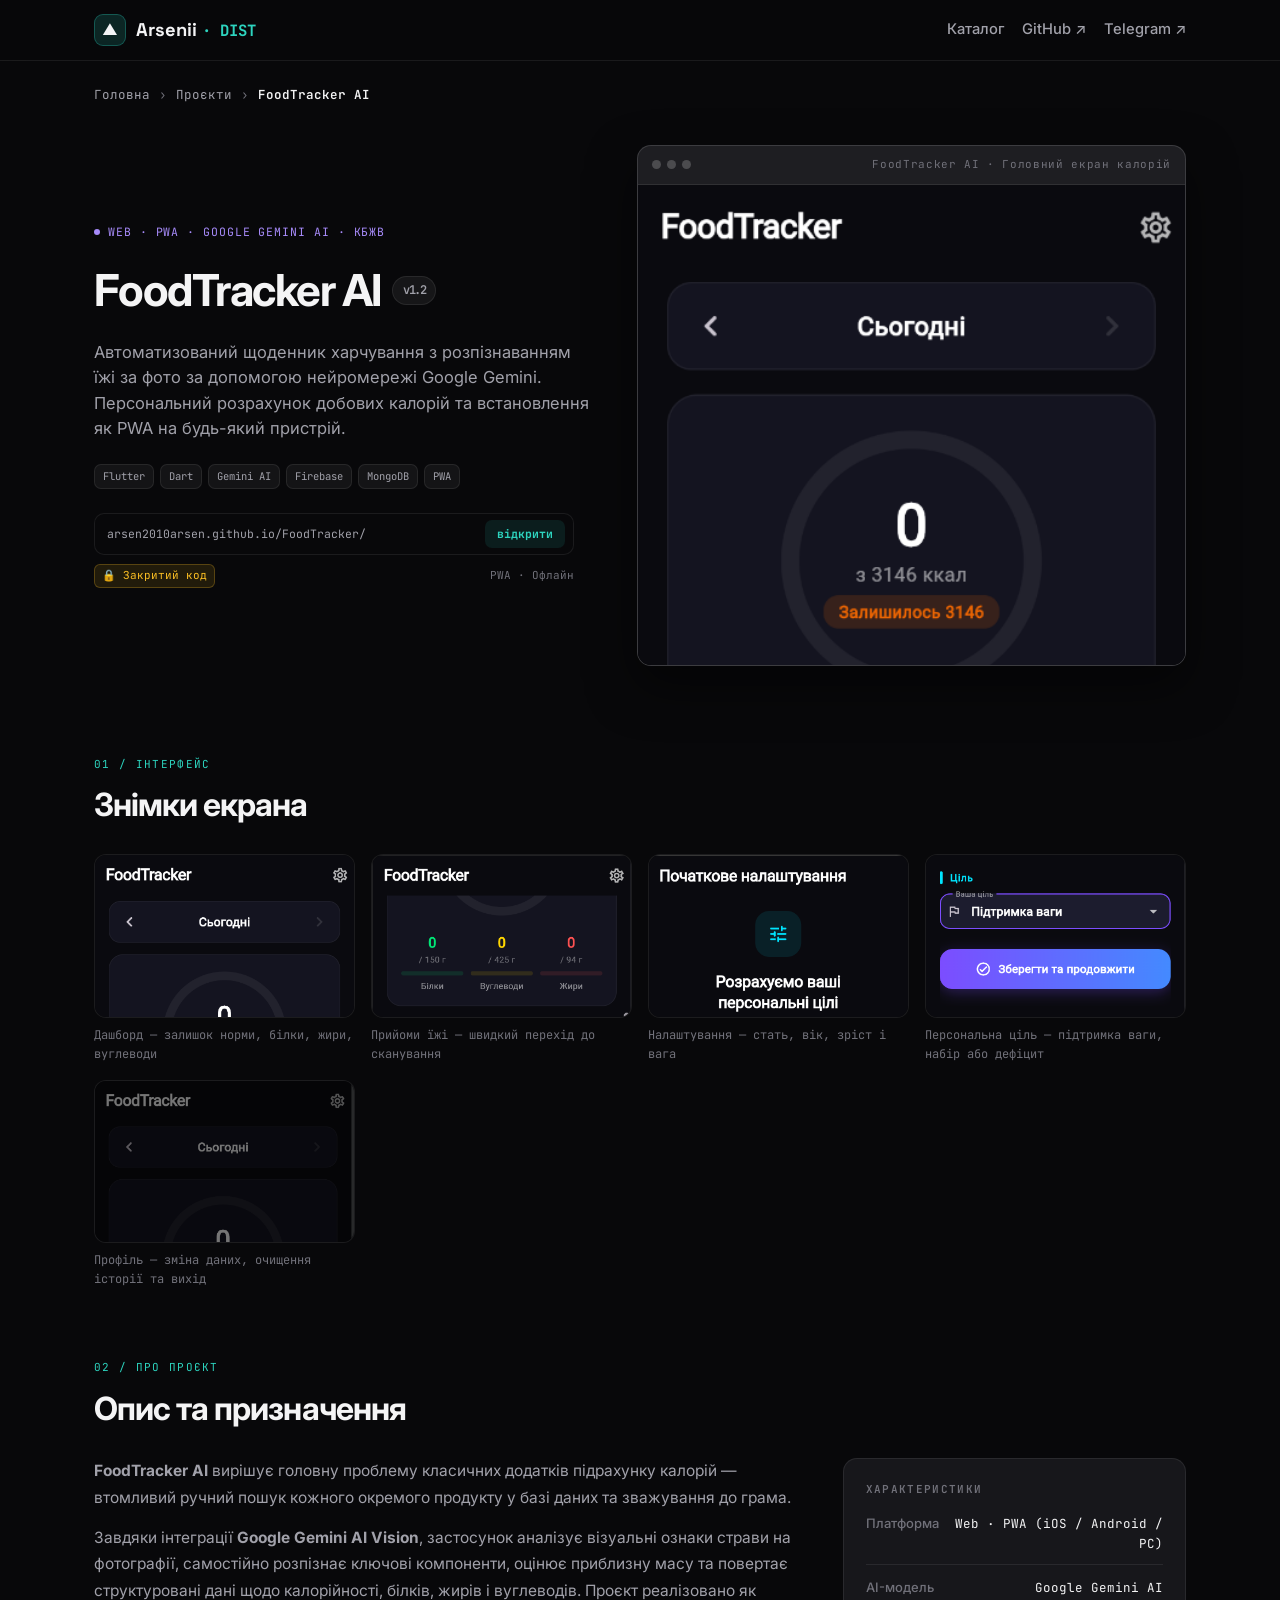
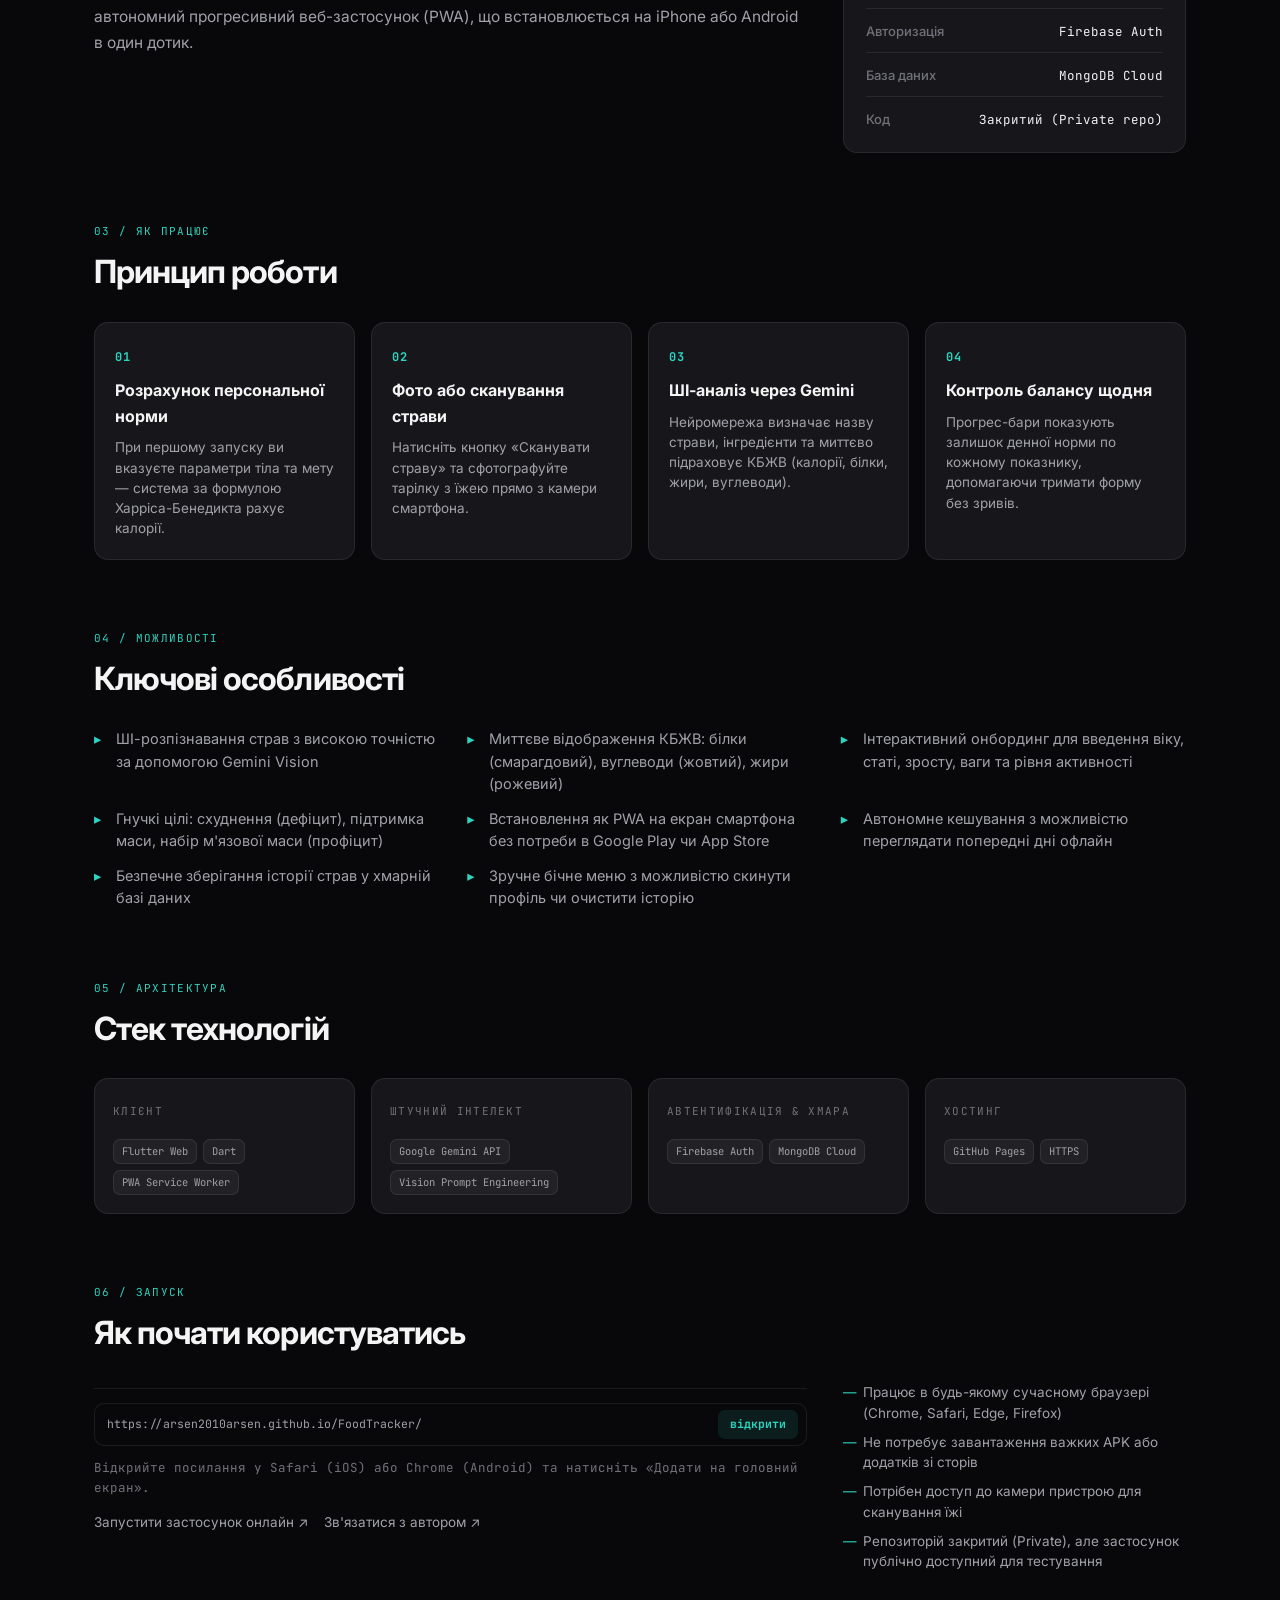
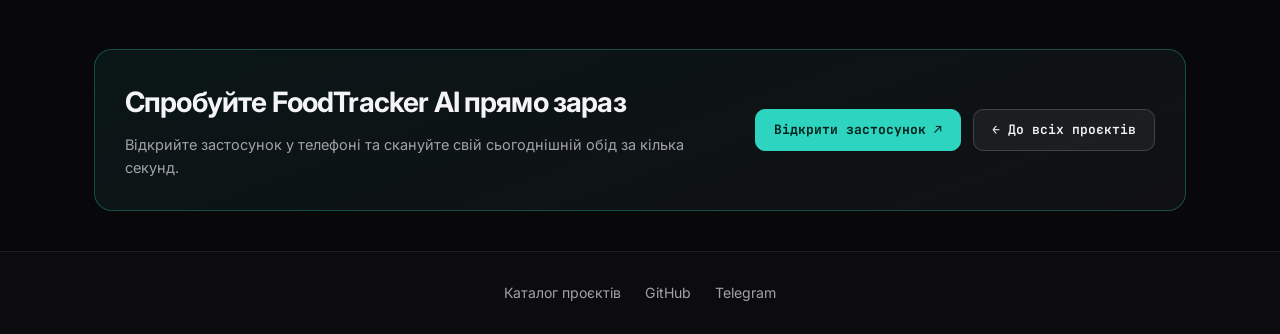
==== p/foodtracker/index.html @ 433cf2e3 "feat: add dedicated project detail pages with deep descriptions and galleries" ====
<!DOCTYPE html>
<html lang="uk">
<head>
  <meta charset="UTF-8">
  <meta name="viewport" content="width=device-width, initial-scale=1.0">
  <meta name="color-scheme" content="dark">
  <title>FoodTracker AI — Розумний щоденник харчування з розпізнаванням їжі через Gemini AI · Arsenii</title>
  <meta name="description" content="FoodTracker AI — сучасний PWA-щоденник харчування. Сканування страв за фото з ШІ Gemini, автоматичний підрахунок калорій, білків, жирів і вуглеводів, робота офлайн.">
  <meta name="theme-color" content="#0c0c0e">
  <link rel="preconnect" href="https://fonts.googleapis.com">
  <link rel="preconnect" href="https://fonts.gstatic.com" crossorigin>
  <link href="https://fonts.googleapis.com/css2?family=Inter:wght@400;500;600;700&family=Space+Grotesk:wght@500;600;700&family=JetBrains+Mono:wght@400;500;600&display=swap" rel="stylesheet">
  <link rel="stylesheet" href="../../styles.css">
  <link rel="icon" type="image/svg+xml" href="../../favicon.svg">
</head>
<body>

  <!-- HEADER -->
  <header class="site-header">
    <div class="container header-inner">
      <a href="../../" class="brand">
        <span class="brand-icon">▲</span>
        <span>Arsenii <em style="font-style: normal; font-size: 0.85em; color: var(--accent); font-family: var(--font-mono);">· DIST</em></span>
      </a>
      <nav class="nav-links">
        <a href="../../#projects" class="nav-link">Каталог</a>
        <a href="https://github.com/arsen2010arsen" target="_blank" rel="noopener" class="nav-link">GitHub ↗</a>
        <a href="https://t.me/riccardomorphine" target="_blank" rel="noopener" class="nav-link">Telegram ↗</a>
      </nav>
    </div>
  </header>

  <main>
    <div class="container">

      <!-- ХЛІБНІ КРИХТИ -->
      <nav class="crumbs" aria-label="Хлібні крихти">
        <a href="../../">Головна</a>
        <span aria-hidden="true">›</span>
        <a href="../../#projects">Проєкти</a>
        <span aria-hidden="true">›</span>
        <span class="crumbs-cur">FoodTracker AI</span>
      </nav>

      <!-- PROD HERO -->
      <section class="prod-hero">
        <div class="prod-hero-copy">
          <p class="badge-line" style="color: var(--violet);">Web · PWA · Google Gemini AI · КБЖВ</p>
          <h1>FoodTracker AI <span class="ver">v1.2</span></h1>
          <p class="prod-sub">
            Автоматизований щоденник харчування з розпізнаванням їжі за фото за допомогою нейромережі Google Gemini. Персональний розрахунок добових калорій та встановлення як PWA на будь-який пристрій.
          </p>
          <div class="tags">
            <span>Flutter</span><span>Dart</span><span>Gemini AI</span><span>Firebase</span><span>MongoDB</span><span>PWA</span>
          </div>
          <div class="card-actions">
            <div class="cmd">
              <code>arsen2010arsen.github.io/FoodTracker/</code>
              <a class="copybtn" href="https://arsen2010arsen.github.io/FoodTracker/" target="_blank" rel="noopener">відкрити</a>
            </div>
            <div class="links">
              <span class="badge-private-pill">🔒 Закритий код</span>
              <span class="mono">PWA · Офлайн</span>
            </div>
          </div>
        </div>

        <div class="prod-hero-shot">
          <div class="frame">
            <span class="frame-bar"><i></i><i></i><i></i><em>FoodTracker AI · Головний екран калорій</em></span>
            <button class="prod-shot-btn" type="button" data-shot="../../shots/foodtracker.png" aria-label="Збільшити головний екран FoodTracker AI">
              <img src="../../shots/foodtracker.png" alt="FoodTracker AI — кругова діаграма калорій та макронутрієнти" decoding="async">
            </button>
          </div>
        </div>
      </section>

      <!-- 01 / ГАЛЕРЕЯ -->
      <section class="prod-sec" id="gallery">
        <div class="prod-sec-head">
          <p class="sec-eyebrow">01 / Інтерфейс</p>
          <h2>Знімки екрана</h2>
        </div>
        <div class="gallery">
          <figure>
            <button type="button" data-shot="../../shots/foodtracker.png" aria-label="Головний дашборд калорій">
              <img src="../../shots/foodtracker.png" alt="Головний дашборд калорій та КБЖВ" loading="lazy" decoding="async">
            </button>
            <figcaption>Дашборд — залишок норми, білки, жири, вуглеводи</figcaption>
          </figure>
          <figure>
            <button type="button" data-shot="../../shots/foodtracker-empty.png" aria-label="Стрічка прийомів їжі">
              <img src="../../shots/foodtracker-empty.png" alt="Стрічка прийомів їжі та сканування" loading="lazy" decoding="async">
            </button>
            <figcaption>Прийоми їжі — швидкий перехід до сканування</figcaption>
          </figure>
          <figure>
            <button type="button" data-shot="../../shots/foodtracker-setup.png" aria-label="Онбординг параметрів тіла">
              <img src="../../shots/foodtracker-setup.png" alt="Онбординг та параметри тіла" loading="lazy" decoding="async">
            </button>
            <figcaption>Налаштування — стать, вік, зріст і вага</figcaption>
          </figure>
          <figure>
            <button type="button" data-shot="../../shots/foodtracker-goal.png" aria-label="Вибір цілі">
              <img src="../../shots/foodtracker-goal.png" alt="Вибір цілі харчування" loading="lazy" decoding="async">
            </button>
            <figcaption>Персональна ціль — підтримка ваги, набір або дефіцит</figcaption>
          </figure>
          <figure>
            <button type="button" data-shot="../../shots/foodtracker-menu.png" aria-label="Меню профілю">
              <img src="../../shots/foodtracker-menu.png" alt="Меню профілю та очищення історії" loading="lazy" decoding="async">
            </button>
            <figcaption>Профіль — зміна даних, очищення історії та вихід</figcaption>
          </figure>
        </div>
      </section>

      <!-- 02 / ПРО ПРОЄКТ -->
      <section class="prod-sec" id="about">
        <div class="prod-sec-head">
          <p class="sec-eyebrow">02 / Про проєкт</p>
          <h2>Опис та призначення</h2>
        </div>
        <div class="prod-cols">
          <div class="prod-prose">
            <p>
              <strong>FoodTracker AI</strong> вирішує головну проблему класичних додатків підрахунку калорій — втомливий ручний пошук кожного окремого продукту у базі даних та зважування до грама.
            </p>
            <p>
              Завдяки інтеграції <strong>Google Gemini AI Vision</strong>, застосунок аналізує візуальні ознаки страви на фотографії, самостійно розпізнає ключові компоненти, оцінює приблизну масу та повертає структуровані дані щодо калорійності, білків, жирів і вуглеводів. Проєкт реалізовано як автономний прогресивний веб-застосунок (PWA), що встановлюється на iPhone або Android в один дотик.
            </p>
          </div>
          <aside class="prod-facts">
            <h3>Характеристики</h3>
            <ul class="facts">
              <li><b>Платформа</b><span>Web · PWA (iOS / Android / PC)</span></li>
              <li><b>AI-модель</b><span>Google Gemini AI</span></li>
              <li><b>Авторизація</b><span>Firebase Auth</span></li>
              <li><b>База даних</b><span>MongoDB Cloud</span></li>
              <li><b>Код</b><span>Закритий (Private repo)</span></li>
            </ul>
          </aside>
        </div>
      </section>

      <!-- 03 / ЯК ПРАЦЮЄ -->
      <section class="prod-sec" id="how">
        <div class="prod-sec-head">
          <p class="sec-eyebrow">03 / Як працює</p>
          <h2>Принцип роботи</h2>
        </div>
        <div class="how-grid">
          <div class="how-step">
            <span class="how-num">01</span>
            <h3>Розрахунок персональної норми</h3>
            <p>При першому запуску ви вказуєте параметри тіла та мету — система за формулою Харріса-Бенедикта рахує калорії.</p>
          </div>
          <div class="how-step">
            <span class="how-num">02</span>
            <h3>Фото або сканування страви</h3>
            <p>Натисніть кнопку «Сканувати страву» та сфотографуйте тарілку з їжею прямо з камери смартфона.</p>
          </div>
          <div class="how-step">
            <span class="how-num">03</span>
            <h3>ШІ-аналіз через Gemini</h3>
            <p>Нейромережа визначає назву страви, інгредієнти та миттєво підраховує КБЖВ (калорії, білки, жири, вуглеводи).</p>
          </div>
          <div class="how-step">
            <span class="how-num">04</span>
            <h3>Контроль балансу щодня</h3>
            <p>Прогрес-бари показують залишок денної норми по кожному показнику, допомагаючи тримати форму без зривів.</p>
          </div>
        </div>
      </section>

      <!-- 04 / МОЖЛИВОСТІ -->
      <section class="prod-sec" id="features">
        <div class="prod-sec-head">
          <p class="sec-eyebrow">04 / Можливості</p>
          <h2>Ключові особливості</h2>
        </div>
        <ul class="feat-list">
          <li>ШІ-розпізнавання страв з високою точністю за допомогою Gemini Vision</li>
          <li>Миттєве відображення КБЖВ: білки (смарагдовий), вуглеводи (жовтий), жири (рожевий)</li>
          <li>Інтерактивний онбординг для введення віку, статі, зросту, ваги та рівня активності</li>
          <li>Гнучкі цілі: схуднення (дефіцит), підтримка маси, набір м'язової маси (профіцит)</li>
          <li>Встановлення як PWA на екран смартфона без потреби в Google Play чи App Store</li>
          <li>Автономне кешування з можливістю переглядати попередні дні офлайн</li>
          <li>Безпечне зберігання історії страв у хмарній базі даних</li>
          <li>Зручне бічне меню з можливістю скинути профіль чи очистити історію</li>
        </ul>
      </section>

      <!-- 05 / ТЕХНОЛОГІЧНИЙ СТЕК -->
      <section class="prod-sec" id="stack">
        <div class="prod-sec-head">
          <p class="sec-eyebrow">05 / Архітектура</p>
          <h2>Стек технологій</h2>
        </div>
        <div class="stack-grid">
          <div class="stack-card">
            <span class="stack-g">Клієнт</span>
            <div class="tags"><span>Flutter Web</span><span>Dart</span><span>PWA Service Worker</span></div>
          </div>
          <div class="stack-card">
            <span class="stack-g">Штучний інтелект</span>
            <div class="tags"><span>Google Gemini API</span><span>Vision Prompt Engineering</span></div>
          </div>
          <div class="stack-card">
            <span class="stack-g">Автентифікація &amp; Хмара</span>
            <div class="tags"><span>Firebase Auth</span><span>MongoDB Cloud</span></div>
          </div>
          <div class="stack-card">
            <span class="stack-g">Хостинг</span>
            <div class="tags"><span>GitHub Pages</span><span>HTTPS</span></div>
          </div>
        </div>
      </section>

      <!-- 06 / ВСТАНОВЛЕННЯ ТА ЗАПУСК -->
      <section class="prod-sec" id="install">
        <div class="prod-sec-head">
          <p class="sec-eyebrow">06 / Запуск</p>
          <h2>Як почати користуватись</h2>
        </div>
        <div class="prod-cols">
          <div>
            <div class="card-actions">
              <div class="cmd">
                <code>https://arsen2010arsen.github.io/FoodTracker/</code>
                <a class="copybtn" href="https://arsen2010arsen.github.io/FoodTracker/" target="_blank" rel="noopener">відкрити</a>
              </div>
            </div>
            <p class="prod-note">Відкрийте посилання у Safari (iOS) або Chrome (Android) та натисніть «Додати на головний екран».</p>
            <p class="prod-links">
              <a href="https://arsen2010arsen.github.io/FoodTracker/" target="_blank" rel="noopener">Запустити застосунок онлайн ↗</a>
              <a href="https://t.me/riccardomorphine" target="_blank" rel="noopener">Зв'язатися з автором ↗</a>
            </p>
          </div>
          <ul class="reqs">
            <li>Працює в будь-якому сучасному браузері (Chrome, Safari, Edge, Firefox)</li>
            <li>Не потребує завантаження важких APK або додатків зі сторів</li>
            <li>Потрібен доступ до камери пристрою для сканування їжі</li>
            <li>Репозиторій закритий (Private), але застосунок публічно доступний для тестування</li>
          </ul>
        </div>
      </section>

      <!-- CTA -->
      <section class="prod-cta">
        <div class="prod-cta-box">
          <div>
            <h2>Спробуйте FoodTracker AI прямо зараз</h2>
            <p>Відкрийте застосунок у телефоні та скануйте свій сьогоднішній обід за кілька секунд.</p>
          </div>
          <div class="prod-cta-btns">
            <a class="btn btn-primary" href="https://arsen2010arsen.github.io/FoodTracker/" target="_blank" rel="noopener">Відкрити застосунок ↗</a>
            <a class="btn" href="../../#projects">← До всіх проєктів</a>
          </div>
        </div>
      </section>

    </div>
  </main>

  <!-- FOOTER -->
  <footer class="site-footer">
    <div class="container footer-inner">
      <div class="footer-links">
        <a href="../../#projects">Каталог проєктів</a>
        <a href="https://github.com/arsen2010arsen" target="_blank" rel="noopener">GitHub</a>
        <a href="https://t.me/riccardomorphine" target="_blank" rel="noopener">Telegram</a>
      </div>
    </div>
  </footer>

  <!-- SCREENSHOT PREVIEW MODAL -->
  <dialog class="modal modal--shot" id="shotModal" aria-label="Перегляд знімка">
    <div class="modal-card">
      <button class="modal-close" id="closeShotModal" type="button" aria-label="Закрити">✕</button>
      <img id="shotImg" alt="">
    </div>
  </dialog>

  <script src="../../script.js" defer></script>
</body>
</html>
---- styles.css ----
:root {
  /* Кольори — на базі andreichuk.dev */
  --ink:         #08080a;   /* глибокий чорний фон */
  --bg:          #0c0c0e;   /* основний фон */
  --bg-soft:     #121215;   /* підняті панелі */
  --panel:       #17171b;   /* картки проєктів */
  --panel-hover: #1c1c22;
  --line:        rgba(255, 255, 255, .08);
  --line-strong: rgba(255, 255, 255, .16);
  --text:        #f4f4f5;
  --muted:       #a1a1aa;
  --dim:         #71717a;
  
  --accent:      #2dd4bf;   /* фірмовий бірюзовий */
  --accent-glow: rgba(45, 212, 191, 0.15);
  --accent-ink:  #04211d;
  --accent-2:    #38bdf8;
  
  --violet:      #a78bfa;
  --amber:       #fbbf24;
  --sky:         #38bdf8;
  --emerald:     #34d399;
  
  /* Форми та розміри */
  --r-lg: 18px;
  --r:    14px;
  --r-sm: 9px;
  --r-xs: 6px;
  
  /* Шрифти */
  --font-ui:      'Inter', system-ui, -apple-system, BlinkMacSystemFont, 'Segoe UI', Roboto, sans-serif;
  --font-display: 'Space Grotesk', var(--font-ui);
  --font-mono:    'JetBrains Mono', ui-monospace, 'Cascadia Mono', Consolas, monospace;
  
  --transition: all 0.2s cubic-bezier(0.16, 1, 0.3, 1);
}

* {
  margin: 0;
  padding: 0;
  box-sizing: border-box;
}

html {
  scroll-behavior: smooth;
}

body {
  font-family: var(--font-ui);
  background-color: var(--ink);
  color: var(--text);
  line-height: 1.6;
  min-height: 100vh;
  display: flex;
  flex-direction: column;
}

.container {
  width: 100%;
  max-width: 1140px;
  margin: 0 auto;
  padding: 0 24px;
}

/* HEADER */
.site-header {
  position: sticky;
  top: 0;
  z-index: 100;
  background: rgba(8, 8, 10, 0.85);
  backdrop-filter: blur(14px);
  -webkit-backdrop-filter: blur(14px);
  border-bottom: 1px solid var(--line);
  padding: 14px 0;
}

.header-inner {
  display: flex;
  justify-content: space-between;
  align-items: center;
}

.brand {
  display: flex;
  align-items: center;
  gap: 10px;
  text-decoration: none;
  color: var(--text);
  font-family: var(--font-display);
  font-size: 1.15rem;
  font-weight: 700;
}

.brand-icon {
  display: flex;
  align-items: center;
  justify-content: center;
  width: 32px;
  height: 32px;
  background: var(--accent-glow);
  border: 1px solid rgba(45, 212, 191, 0.3);
  border-radius: var(--r-sm);
  font-size: 0.95rem;
}

.brand-badge {
  font-size: 0.75rem;
  font-family: var(--font-mono);
  font-weight: 500;
  color: var(--accent);
  background: rgba(45, 212, 191, 0.1);
  border: 1px solid rgba(45, 212, 191, 0.2);
  padding: 2px 8px;
  border-radius: 999px;
  margin-left: 6px;
}

.nav-links {
  display: flex;
  align-items: center;
  gap: 18px;
}

.nav-links a:not(.btn) {
  color: var(--muted);
  text-decoration: none;
  font-size: 0.92rem;
  font-weight: 500;
  transition: var(--transition);
}

.nav-links a:not(.btn):hover {
  color: var(--text);
}

/* BUTTONS */
.btn {
  display: inline-flex;
  align-items: center;
  justify-content: center;
  gap: 8px;
  padding: 8px 16px;
  border-radius: var(--r-sm);
  font-size: 0.88rem;
  font-weight: 600;
  text-decoration: none;
  cursor: pointer;
  transition: var(--transition);
  border: 1px solid transparent;
}

.btn-sm {
  padding: 6px 14px;
  font-size: 0.82rem;
}

.btn-primary {
  background: var(--accent);
  color: var(--accent-ink);
}

.btn-primary:hover {
  background: #34e0cb;
  transform: translateY(-1px);
  box-shadow: 0 4px 14px var(--accent-glow);
}

/* HERO */
.hero {
  padding: 64px 0 36px;
  text-align: center;
}

.hero-badge {
  display: inline-flex;
  align-items: center;
  gap: 8px;
  padding: 6px 14px;
  background: rgba(45, 212, 191, 0.08);
  border: 1px solid rgba(45, 212, 191, 0.25);
  border-radius: 30px;
  color: var(--accent);
  font-size: 0.82rem;
  font-weight: 500;
  font-family: var(--font-mono);
  margin-bottom: 22px;
}

.pulse-dot {
  width: 7px;
  height: 7px;
  background: var(--accent);
  border-radius: 50%;
  box-shadow: 0 0 10px var(--accent);
  animation: pulse 2s infinite;
}

@keyframes pulse {
  0%, 100% { opacity: 1; transform: scale(1); }
  50% { opacity: 0.4; transform: scale(0.85); }
}

.hero-title {
  font-family: var(--font-display);
  font-size: 2.7rem;
  font-weight: 700;
  line-height: 1.2;
  letter-spacing: -0.03em;
  margin-bottom: 16px;
}

.gradient-text {
  background: linear-gradient(135deg, var(--accent) 0%, var(--accent-2) 100%);
  -webkit-background-clip: text;
  -webkit-text-fill-color: transparent;
}

.hero-subtitle {
  max-width: 680px;
  margin: 0 auto 36px;
  color: var(--muted);
  font-size: 1.05rem;
}

.stats-row {
  display: flex;
  justify-content: center;
  gap: 16px;
  flex-wrap: wrap;
  margin-top: 10px;
}

.stat-card {
  background: var(--bg-soft);
  border: 1px solid var(--line);
  padding: 14px 22px;
  border-radius: var(--r);
  min-width: 170px;
  text-align: left;
}

.stat-num {
  font-family: var(--font-display);
  font-size: 1.35rem;
  font-weight: 700;
  color: var(--accent);
}

.stat-label {
  font-size: 0.78rem;
  color: var(--muted);
  margin-top: 2px;
  font-family: var(--font-mono);
}

/* TOOLBAR & SEARCH */
.section-projects {
  padding: 30px 0 70px;
  flex-grow: 1;
}

.toolbar {
  display: flex;
  justify-content: space-between;
  align-items: center;
  gap: 16px;
  margin-bottom: 26px;
  flex-wrap: wrap;
}

.filter-chips {
  display: flex;
  gap: 8px;
  flex-wrap: wrap;
}

.chip {
  background: var(--bg-soft);
  color: var(--muted);
  border: 1px solid var(--line);
  padding: 7px 15px;
  border-radius: 999px;
  font-size: 0.85rem;
  font-weight: 500;
  font-family: var(--font-mono);
  cursor: pointer;
  transition: var(--transition);
}

.chip:hover {
  color: var(--text);
  border-color: var(--line-strong);
}

.chip.active {
  background: var(--accent-glow);
  color: var(--accent);
  border-color: var(--accent);
}

.search-box {
  position: relative;
  min-width: 270px;
}

.search-icon {
  position: absolute;
  left: 14px;
  top: 50%;
  transform: translateY(-50%);
  color: var(--dim);
  pointer-events: none;
}

.search-box input {
  width: 100%;
  padding: 8px 14px 8px 40px;
  background: var(--bg-soft);
  border: 1px solid var(--line);
  border-radius: 999px;
  color: var(--text);
  font-size: 0.88rem;
  outline: none;
  transition: var(--transition);
}

.search-box input:focus {
  border-color: var(--accent);
  box-shadow: 0 0 0 3px var(--accent-glow);
}

/* PROJECTS GRID & CARDS (andreichuk.dev style) */
.projects-grid {
  display: grid;
  grid-template-columns: repeat(auto-fill, minmax(330px, 1fr));
  gap: 22px;
}

.card {
  display: flex;
  flex-direction: column;
  background: var(--panel);
  border: 1px solid var(--line);
  border-radius: var(--r-lg);
  overflow: hidden;
  transition: border-color 0.18s, transform 0.18s, box-shadow 0.18s;
  position: relative;
}

.card:hover {
  border-color: rgba(255, 255, 255, 0.22);
  transform: translateY(-3px);
  box-shadow: 0 16px 36px rgba(0, 0, 0, 0.45);
}

/* Скріншот картки (16:10 як на andreichuk.dev) */
.card-shot {
  border: 0;
  padding: 0;
  margin: 0;
  background: #09090b;
  display: block;
  width: 100%;
  aspect-ratio: 16 / 10;
  overflow: hidden;
  position: relative;
  cursor: zoom-in;
  border-bottom: 1px solid var(--line);
}

.card-shot img {
  width: 100%;
  height: 100%;
  object-fit: cover;
  object-position: top center;
  transition: transform 0.3s cubic-bezier(0.16, 1, 0.3, 1), opacity 0.2s;
  display: block;
}

.card-shot img.contain {
  object-fit: contain;
  padding: 12px;
  background: #09090b;
}

.card:hover .card-shot img {
  transform: scale(1.03);
}

/* Іконка збільшення / переходу в кутку при ховері */
.card-shot::after {
  content: '→';
  position: absolute;
  right: 10px;
  bottom: 10px;
  width: 28px;
  height: 28px;
  border-radius: 8px;
  background: rgba(18, 18, 21, 0.85);
  color: #e4e4e7;
  font-size: 14px;
  font-weight: 700;
  display: flex;
  align-items: center;
  justify-content: center;
  border: 1px solid var(--line-strong);
  opacity: 0;
  transition: opacity 0.18s;
  backdrop-filter: blur(4px);
  pointer-events: none;
}

.card-shot:hover::after {
  opacity: 1;
}

.card-shot--open {
  cursor: pointer;
  text-decoration: none;
}

.card-head h3 a {
  color: inherit;
  text-decoration: none;
  transition: color 0.18s;
}

.card-head h3 a:hover {
  color: var(--accent);
}

.details-link {
  display: flex;
  align-items: center;
  justify-content: center;
  gap: 8px;
  border: 1px solid var(--line-strong);
  border-radius: 10px;
  background: rgba(255, 255, 255, .04);
  color: var(--text);
  font-size: 13px;
  font-weight: 600;
  padding: 8px 14px;
  text-decoration: none;
  font-family: var(--font-mono);
  transition: border-color .15s, background-color .15s, color .15s, transform .15s;
}

.details-link::after {
  content: '→';
  font-size: 13px;
}

.details-link:hover {
  border-color: rgba(45, 212, 191, .5);
  background: rgba(45, 212, 191, .08);
  color: var(--accent);
  transform: translateY(-1px);
}

/* М'який скелетон-анімація при завантаженні */
.card-shot::before {
  content: '';
  position: absolute;
  inset: 0;
  background: linear-gradient(110deg, rgba(255, 255, 255, .02) 30%, rgba(255, 255, 255, .06) 45%, rgba(255, 255, 255, .02) 60%);
  background-size: 220% 100%;
  animation: sheen 1.6s linear infinite;
  pointer-events: none;
}

.card-shot.loaded::before {
  display: none;
}

@keyframes sheen {
  to { background-position: -220% 0; }
}

/* Тіло картки */
.card-body {
  padding: 20px;
  display: flex;
  flex-direction: column;
  gap: 12px;
  flex: 1;
}

.card-head {
  display: flex;
  align-items: flex-start;
  justify-content: space-between;
  gap: 10px;
}

.card-head h3 {
  font-size: 17.5px;
  font-weight: 700;
  color: var(--text);
  display: flex;
  align-items: center;
  gap: 8px;
  flex-wrap: wrap;
  margin: 0;
}

.ver {
  font-family: var(--font-mono);
  font-size: 10.5px;
  font-weight: 600;
  color: var(--muted);
  background: rgba(255, 255, 255, .06);
  border: 1px solid var(--line);
  border-radius: 999px;
  padding: 3px 8px;
  white-space: nowrap;
}

.cat {
  display: inline-flex;
  align-items: center;
  gap: 6px;
  font-family: var(--font-mono);
  font-size: 11px;
  color: var(--muted);
  white-space: nowrap;
}

.cat::before {
  content: '';
  width: 6px;
  height: 6px;
  border-radius: 50%;
  background: var(--accent);
  flex-shrink: 0;
}

.card[data-cat*="windows"] .cat::before { background: var(--sky); }
.card[data-cat*="web"] .cat::before     { background: var(--violet); }
.card[data-cat*="bot"] .cat::before     { background: var(--emerald); }

.card-sub {
  color: var(--text);
  font-size: 13.5px;
  font-weight: 600;
  margin: 0;
}

.card-desc {
  color: var(--muted);
  font-size: 13.5px;
  line-height: 1.55;
  margin: 0;
  flex: 1;
}

.tags {
  display: flex;
  flex-wrap: wrap;
  gap: 6px;
  margin-top: auto;
  padding-top: 4px;
}

.tags span {
  font-family: var(--font-mono);
  font-size: 10.5px;
  color: var(--muted);
  background: rgba(255, 255, 255, .05);
  border: 1px solid var(--line);
  border-radius: 7px;
  padding: 3px 8px;
}

/* Блок швидкої дії (.cmd як на andreichuk.dev) */
.card-actions {
  display: flex;
  flex-direction: column;
  gap: 9px;
  border-top: 1px solid var(--line);
  padding-top: 14px;
  margin-top: 6px;
}

.cmd {
  display: flex;
  align-items: center;
  gap: 8px;
  justify-content: space-between;
  background: var(--ink);
  border: 1px solid var(--line);
  border-radius: 10px;
  padding: 6px 8px 6px 12px;
}

.cmd code {
  font-size: 11.5px;
  color: var(--muted);
  font-family: var(--font-mono);
  white-space: nowrap;
  overflow: hidden;
  text-overflow: ellipsis;
}

.cmd a.copybtn {
  flex-shrink: 0;
  border: 0;
  background: rgba(45, 212, 191, .1);
  color: var(--accent);
  font-size: 11.5px;
  font-weight: 700;
  padding: 5px 12px;
  border-radius: 7px;
  text-decoration: none;
  transition: all .18s;
  font-family: var(--font-mono);
}

.cmd a.copybtn:hover {
  background: var(--accent);
  color: var(--accent-ink);
  transform: translateY(-1px);
}

.links {
  display: flex;
  align-items: center;
  justify-content: space-between;
  gap: 10px;
  font-size: 12px;
  font-family: var(--font-mono);
}

.links a {
  color: var(--muted);
  text-decoration: none;
  transition: color .18s;
}

.links a:hover {
  color: var(--accent);
}

.badge-private-pill {
  display: inline-flex;
  align-items: center;
  gap: 4px;
  font-size: 11px;
  color: var(--amber);
  background: rgba(251, 191, 36, .1);
  border: 1px solid rgba(251, 191, 36, .25);
  padding: 2px 7px;
  border-radius: 6px;
  font-family: var(--font-mono);
}

.mono {
  font-family: var(--font-mono);
  font-size: 11px;
  color: var(--dim);
}

.empty-state {
  text-align: center;
  padding: 60px 20px;
  color: var(--muted);
  font-size: 1.1rem;
}

/* SCREENSHOT PREVIEW MODAL */
.modal {
  border: 0;
  padding: 0;
  background: transparent;
  max-width: 90vw;
  max-height: 90vh;
  margin: auto;
}

.modal::backdrop {
  background: rgba(8, 8, 10, 0.85);
  backdrop-filter: blur(10px);
}

.modal-card {
  position: relative;
  background: var(--panel);
  border: 1px solid var(--line-strong);
  border-radius: var(--r);
  padding: 10px;
  box-shadow: 0 24px 60px rgba(0, 0, 0, 0.8);
  display: flex;
  justify-content: center;
  align-items: center;
}

.modal-card img {
  max-width: 85vw;
  max-height: 85vh;
  object-fit: contain;
  border-radius: var(--r-sm);
  display: block;
}

.modal-close {
  position: absolute;
  top: -14px;
  right: -14px;
  width: 32px;
  height: 32px;
  border-radius: 50%;
  background: #1f1f24;
  color: #fff;
  border: 1px solid var(--line-strong);
  font-size: 13px;
  cursor: pointer;
  display: flex;
  align-items: center;
  justify-content: center;
  transition: all 0.2s;
  z-index: 10;
}

.modal-close:hover {
  background: #ef4444;
  color: #fff;
}

/* FOOTER */
.site-footer {
  border-top: 1px solid var(--line);
  padding: 30px 0;
  background: var(--bg);
  margin-top: auto;
}

.footer-inner {
  display: flex;
  justify-content: center;
  align-items: center;
  gap: 24px;
}

.footer-links {
  display: flex;
  gap: 24px;
}

.footer-links a {
  color: var(--muted);
  text-decoration: none;
  font-size: 0.88rem;
  transition: var(--transition);
}

.footer-links a:hover {
  color: var(--accent);
}

/* RESPONSIVE */
@media (max-width: 768px) {
  .hero-title {
    font-size: 2.1rem;
  }
  .toolbar {
    flex-direction: column;
    align-items: stretch;
  }
  .search-box {
    width: 100%;
  }
  .projects-grid {
    grid-template-columns: 1fr;
  }
}

/* ==========================================================================
   PRODUCT DETAIL PAGES (СТИЛЬ ANDREICHUK.DEV)
   ========================================================================== */

/* Хлібні крихти */
.crumbs {
  display: flex;
  align-items: center;
  gap: 9px;
  flex-wrap: wrap;
  padding: 24px 0 10px;
  font-family: var(--font-mono);
  font-size: 12.5px;
  color: var(--dim);
}

.crumbs a {
  color: var(--muted);
  text-decoration: none;
  transition: color .18s;
}

.crumbs a:hover {
  color: var(--accent);
}

.crumbs .crumbs-cur {
  color: var(--text);
  font-weight: 600;
}

/* Hero продукту */
.prod-hero {
  display: grid;
  grid-template-columns: minmax(0, 0.95fr) minmax(0, 1.05fr);
  gap: 46px;
  align-items: center;
  padding: 30px 0 20px;
}

.badge-line {
  font-family: var(--font-mono);
  font-size: 11.5px;
  color: var(--accent);
  letter-spacing: 0.08em;
  text-transform: uppercase;
  display: flex;
  align-items: center;
  gap: 8px;
}

.badge-line::before {
  content: '';
  width: 6px;
  height: 6px;
  border-radius: 50%;
  background: currentColor;
}

.prod-hero h1 {
  font-size: clamp(28px, 4.2vw, 44px);
  font-weight: 700;
  letter-spacing: -0.035em;
  display: flex;
  align-items: center;
  gap: 12px;
  flex-wrap: wrap;
  margin-top: 14px;
}

.prod-hero h1 .ver {
  font-size: 12px;
  padding: 4px 10px;
}

.prod-sub {
  margin-top: 14px;
  color: var(--muted);
  font-size: 16.5px;
  line-height: 1.55;
  max-width: 540px;
}

.prod-hero .tags {
  margin-top: 18px;
}

.prod-hero .card-actions {
  margin-top: 24px;
  border-top: 0;
  padding-top: 0;
  max-width: 480px;
}

/* Рамка «вікна» для скріншота */
.frame {
  border: 1px solid var(--line-strong);
  border-radius: var(--r);
  background: var(--panel);
  overflow: hidden;
  box-shadow: 0 20px 48px rgba(0, 0, 0, 0.5);
}

.frame-bar {
  display: flex;
  align-items: center;
  gap: 6px;
  padding: 10px 14px;
  border-bottom: 1px solid var(--line);
  background: rgba(255, 255, 255, .03);
}

.frame-bar i {
  width: 9px;
  height: 9px;
  border-radius: 50%;
  background: rgba(255, 255, 255, .2);
}

.frame-bar em {
  margin-left: auto;
  font-style: normal;
  font-family: var(--font-mono);
  font-size: 11px;
  color: var(--dim);
  letter-spacing: .06em;
}

.prod-shot-btn {
  border: 0;
  padding: 0;
  margin: 0;
  background: #09090b;
  display: block;
  width: 100%;
  cursor: zoom-in;
  position: relative;
}

.prod-shot-btn img {
  width: 100%;
  height: auto;
  max-height: 480px;
  object-fit: cover;
  object-position: top center;
  display: block;
  transition: transform 0.25s;
}

.prod-shot-btn img.contain {
  object-fit: contain;
  padding: 24px;
  background: #09090b;
}

.prod-shot-btn:hover img {
  transform: scale(1.02);
}

/* Секції сторінки продукту */
.prod-sec {
  padding-top: 70px;
}

.prod-sec-head {
  max-width: 780px;
  margin-bottom: 24px;
}

.sec-eyebrow {
  font-family: var(--font-mono);
  font-size: 11px;
  letter-spacing: 0.12em;
  text-transform: uppercase;
  color: var(--accent);
  margin-bottom: 6px;
}

.prod-sec-head h2 {
  font-size: clamp(22px, 2.8vw, 32px);
  font-weight: 700;
  letter-spacing: -0.03em;
  color: var(--text);
}

/* Галерея скріншотів */
.gallery {
  display: grid;
  grid-template-columns: repeat(auto-fill, minmax(260px, 1fr));
  gap: 16px;
}

.gallery figure {
  margin: 0;
  display: flex;
  flex-direction: column;
  gap: 8px;
}

.gallery button {
  border: 1px solid var(--line);
  border-radius: 12px;
  overflow: hidden;
  padding: 0;
  background: #09090b;
  aspect-ratio: 16 / 10;
  cursor: zoom-in;
  display: block;
  width: 100%;
  transition: border-color .18s, transform .18s;
}

.gallery button:hover {
  border-color: var(--line-strong);
  transform: translateY(-2px);
}

.gallery img {
  width: 100%;
  height: 100%;
  object-fit: cover;
  object-position: top center;
  display: block;
}

.gallery figcaption {
  color: var(--dim);
  font-size: 12px;
  font-family: var(--font-mono);
}

/* Опис + факти */
.prod-cols {
  display: grid;
  grid-template-columns: minmax(0, 1.35fr) minmax(0, 0.65fr);
  gap: 36px;
  align-items: start;
}

.prod-prose p {
  color: var(--muted);
  font-size: 15.5px;
  line-height: 1.7;
}

.prod-prose p + p {
  margin-top: 14px;
}

.prod-facts {
  border: 1px solid var(--line);
  border-radius: var(--r);
  background: var(--panel);
  padding: 22px;
}

.prod-facts h3 {
  font-family: var(--font-mono);
  font-size: 11px;
  font-weight: 600;
  letter-spacing: .12em;
  text-transform: uppercase;
  color: var(--dim);
  margin-bottom: 14px;
}

.facts {
  list-style: none;
  margin: 0;
  padding: 0;
  display: flex;
  flex-direction: column;
  gap: 12px;
}

.facts li {
  display: flex;
  justify-content: space-between;
  align-items: baseline;
  gap: 14px;
  border-bottom: 1px solid var(--line);
  padding-bottom: 10px;
  font-size: 13.5px;
}

.facts li:last-child {
  border-bottom: 0;
  padding-bottom: 0;
}

.facts b {
  color: var(--dim);
  font-weight: 500;
  font-size: 13px;
}

.facts span {
  text-align: right;
  color: var(--text);
  font-family: var(--font-mono);
  font-size: 12.5px;
}

/* Як працює (кроки 01, 02, 03, 04) */
.how-grid {
  display: grid;
  grid-template-columns: repeat(auto-fill, minmax(240px, 1fr));
  gap: 16px;
}

.how-step {
  border: 1px solid var(--line);
  border-radius: var(--r);
  background: var(--panel);
  padding: 20px;
  transition: border-color .18s;
}

.how-step:hover {
  border-color: var(--line-strong);
}

.how-step .how-num {
  font-family: var(--font-mono);
  font-size: 12px;
  color: var(--accent);
  letter-spacing: .1em;
  font-weight: 700;
}

.how-step h3 {
  margin-top: 10px;
  font-size: 16px;
  color: var(--text);
}

.how-step p {
  margin-top: 8px;
  color: var(--muted);
  font-size: 13.5px;
  line-height: 1.5;
}

/* Можливості (список) */
.feat-list {
  list-style: none;
  margin: 0;
  padding: 0;
  display: grid;
  grid-template-columns: repeat(auto-fill, minmax(320px, 1fr));
  gap: 12px 28px;
}

.feat-list li {
  position: relative;
  padding-left: 22px;
  color: var(--muted);
  font-size: 14.5px;
  line-height: 1.55;
}

.feat-list li::before {
  content: '▸';
  position: absolute;
  left: 0;
  color: var(--accent);
  font-weight: bold;
}

/* Стек технологій */
.stack-grid {
  display: grid;
  grid-template-columns: repeat(auto-fill, minmax(230px, 1fr));
  gap: 16px;
}

.stack-card {
  border: 1px solid var(--line);
  border-radius: var(--r);
  background: var(--panel);
  padding: 18px;
}

.stack-card .stack-g {
  font-family: var(--font-mono);
  font-size: 11px;
  letter-spacing: .12em;
  text-transform: uppercase;
  color: var(--dim);
}

.stack-card .tags {
  margin-top: 12px;
}

/* Встановлення та вимоги */
.prod-note {
  margin-top: 12px;
  color: var(--dim);
  font-size: 12.5px;
  font-family: var(--font-mono);
}

.prod-links {
  display: flex;
  flex-wrap: wrap;
  gap: 8px 16px;
  margin-top: 14px;
  font-size: 13.5px;
}

.prod-links a {
  color: var(--muted);
  text-decoration: none;
  transition: color .18s;
}

.prod-links a:hover {
  color: var(--accent);
}

.reqs {
  list-style: none;
  margin: 0;
  padding: 0;
  display: flex;
  flex-direction: column;
  gap: 9px;
}

.reqs li {
  position: relative;
  padding-left: 20px;
  color: var(--muted);
  font-size: 13.5px;
  line-height: 1.5;
}

.reqs li::before {
  content: '—';
  position: absolute;
  left: 0;
  color: var(--accent);
}

/* CTA блок */
.prod-cta {
  padding-top: 78px;
  margin-bottom: 40px;
}

.prod-cta-box {
  display: flex;
  flex-wrap: wrap;
  align-items: center;
  justify-content: space-between;
  gap: 22px;
  border: 1px solid rgba(45, 212, 191, .3);
  border-radius: var(--r-lg);
  background: linear-gradient(160deg, rgba(45, 212, 191, .07), rgba(23, 23, 27, .6));
  padding: 30px;
}

.prod-cta-box h2 {
  font-size: clamp(20px, 2.6vw, 28px);
  font-weight: 700;
  letter-spacing: -0.03em;
}

.prod-cta-box p {
  margin-top: 8px;
  color: var(--muted);
  font-size: 14.5px;
  max-width: 600px;
}

.prod-cta-btns {
  display: flex;
  flex-wrap: wrap;
  gap: 12px;
}

.btn {
  display: inline-flex;
  align-items: center;
  justify-content: center;
  gap: 8px;
  font-family: var(--font-mono);
  font-size: 13px;
  font-weight: 600;
  padding: 10px 18px;
  border-radius: 10px;
  text-decoration: none;
  cursor: pointer;
  transition: all .18s;
  border: 1px solid var(--line-strong);
  background: rgba(255, 255, 255, .05);
  color: var(--text);
}

.btn:hover {
  border-color: rgba(255, 255, 255, .3);
  background: rgba(255, 255, 255, .1);
  transform: translateY(-1px);
}

.btn-primary {
  background: var(--accent);
  color: var(--accent-ink);
  border-color: var(--accent);
  font-weight: 700;
}

.btn-primary:hover {
  background: #34ecd5;
  border-color: #34ecd5;
  color: var(--accent-ink);
  box-shadow: 0 4px 18px rgba(45, 212, 191, .35);
}

@media (max-width: 1080px) {
  .prod-hero {
    grid-template-columns: 1fr;
    gap: 32px;
  }
  .prod-cols {
    grid-template-columns: 1fr;
    gap: 26px;
  }
}

@media (max-width: 720px) {
  .prod-sec, .prod-cta {
    padding-top: 52px;
  }
  .gallery {
    grid-template-columns: 1fr;
    gap: 12px;
  }
  .prod-cta-box {
    padding: 22px;
  }
}
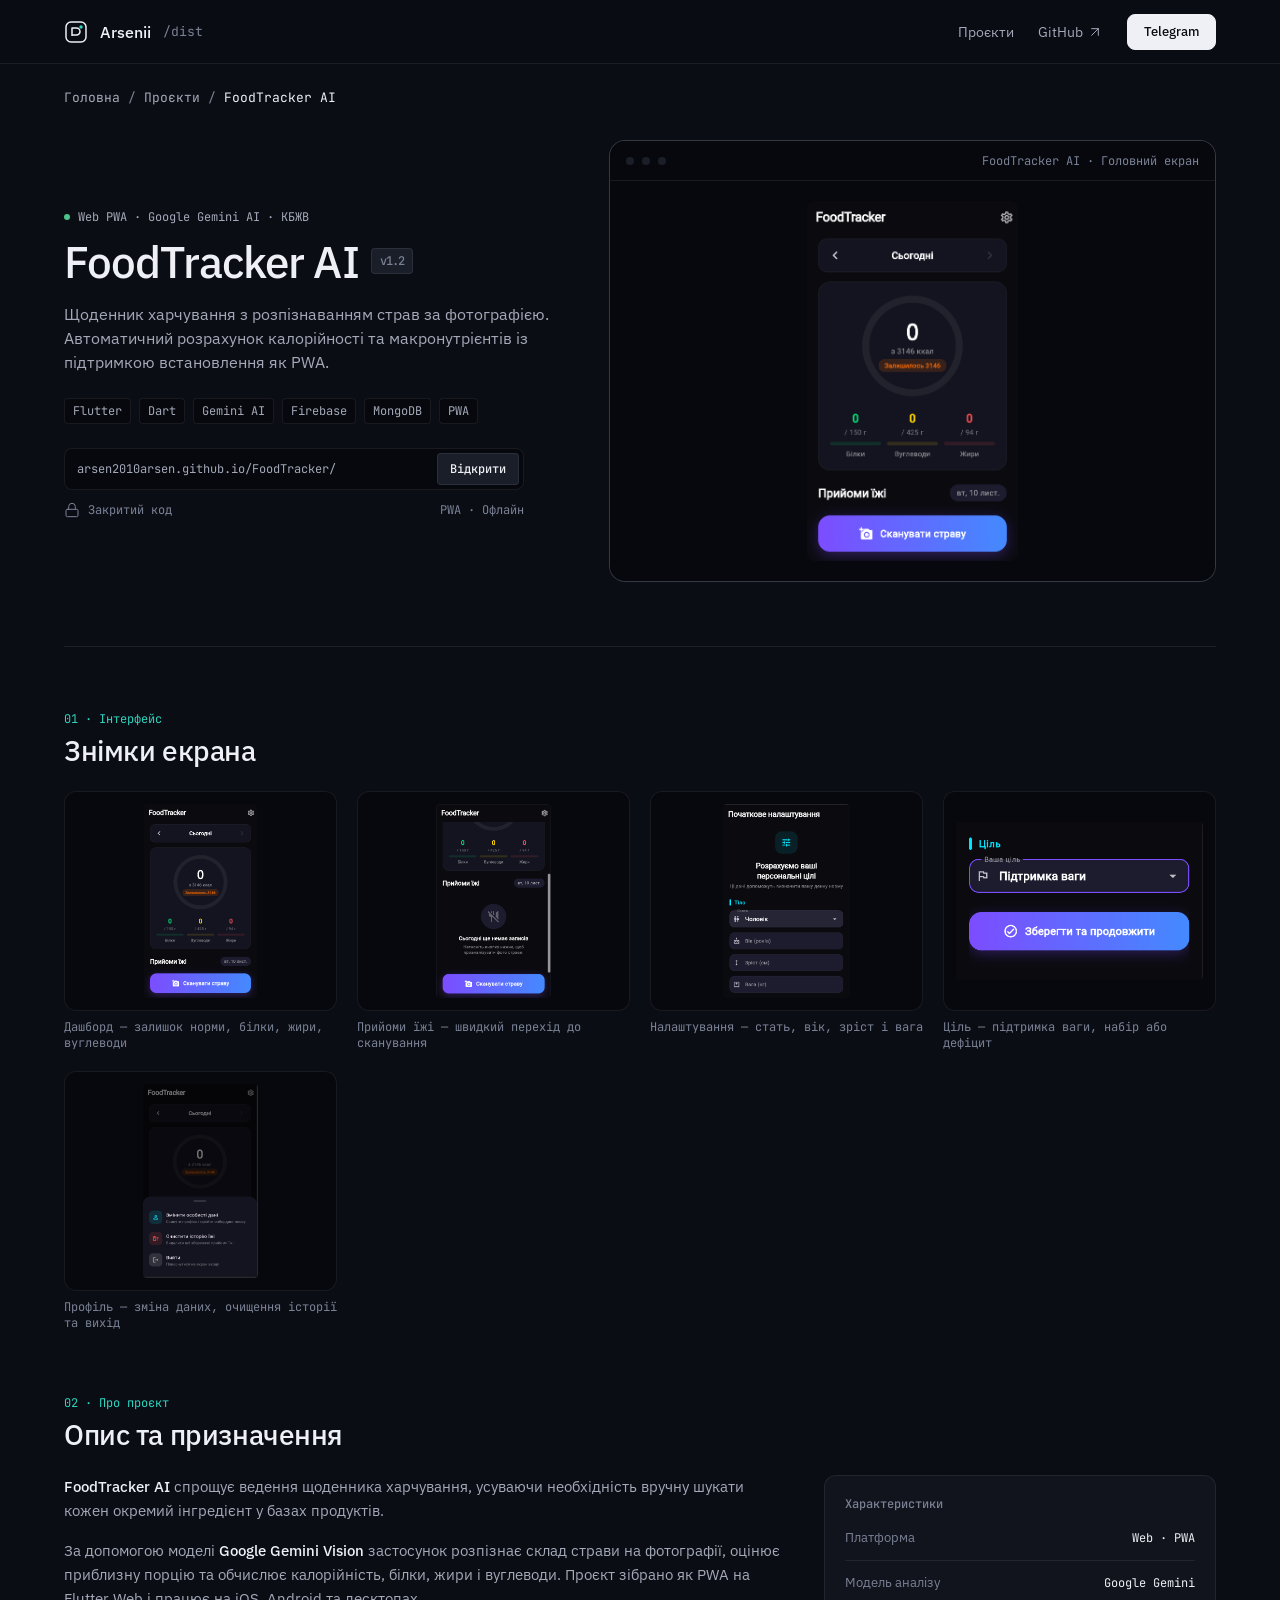
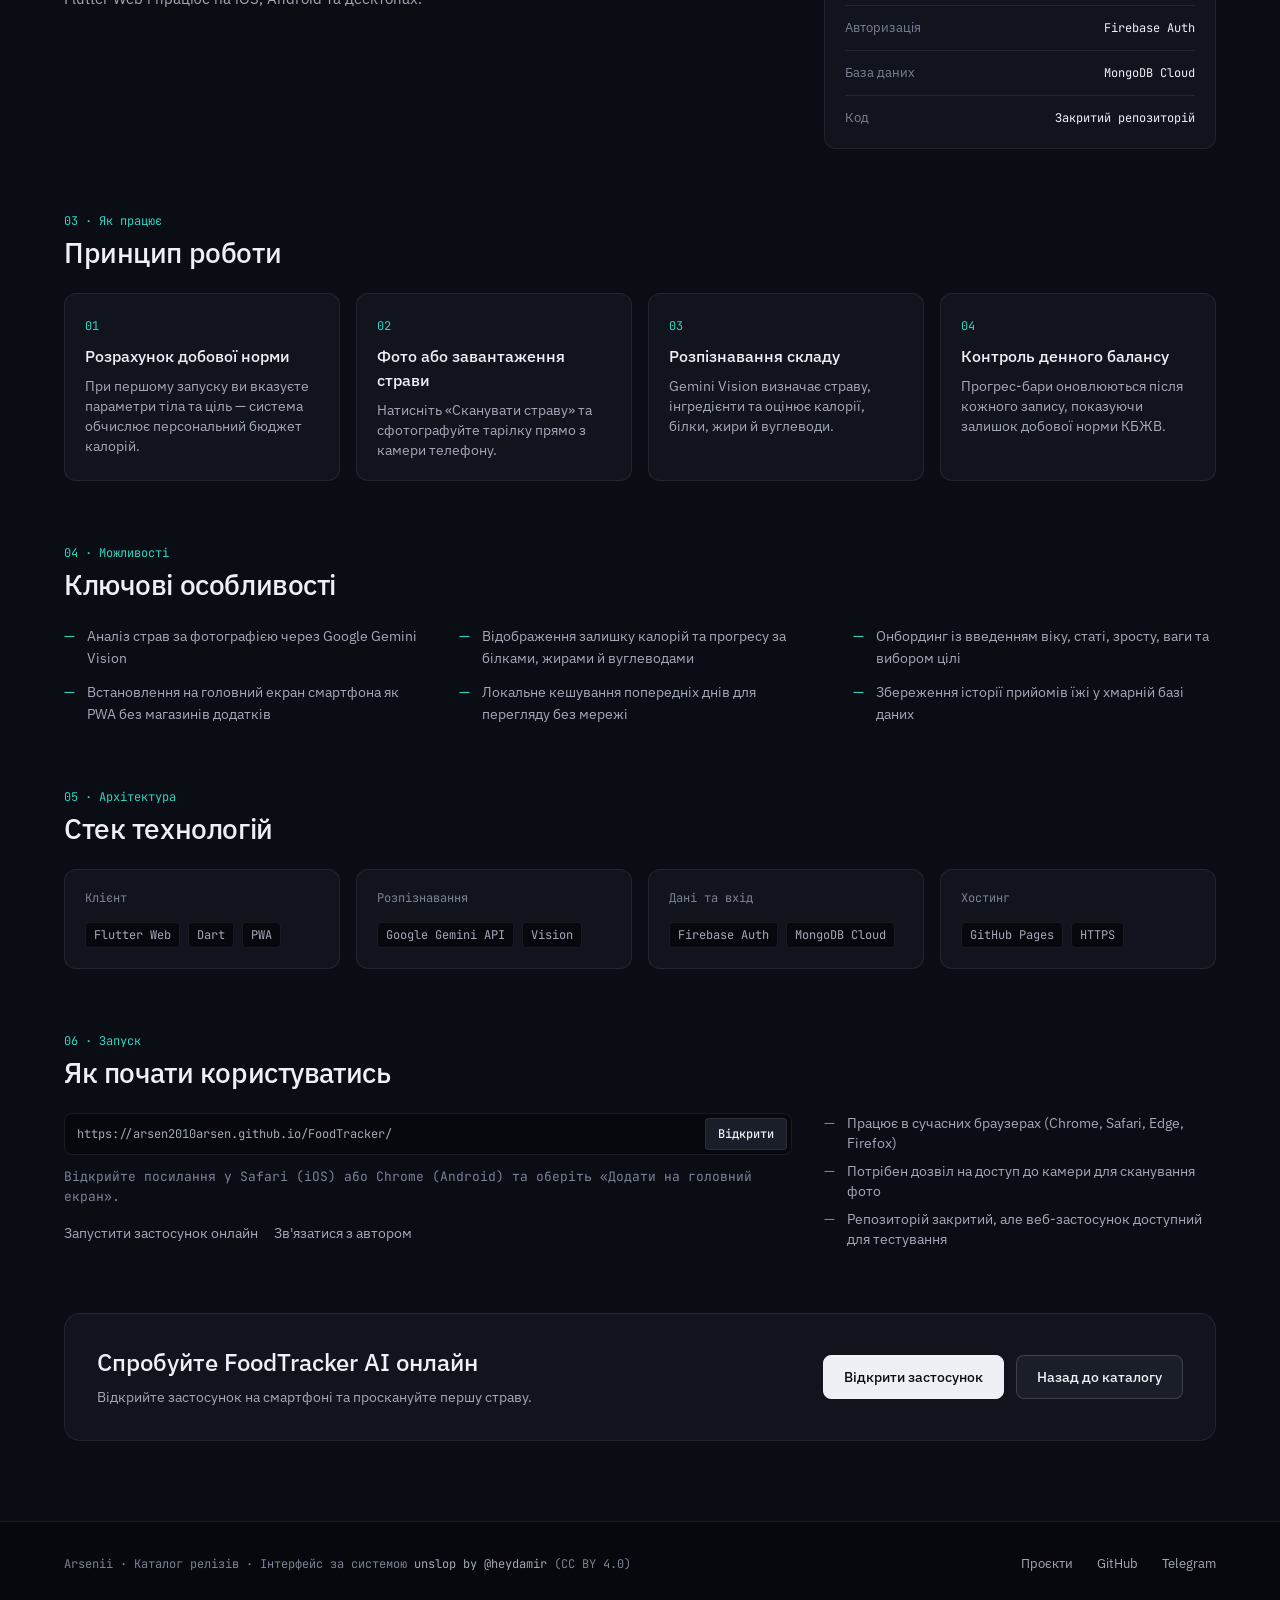
==== commit c3f0353f: "refactor: full unslop redesign across homepage and all project pages" ====
--- a/p/foodtracker/index.html
+++ b/p/foodtracker/index.html
@@ -4,12 +4,13 @@
   <meta charset="UTF-8">
   <meta name="viewport" content="width=device-width, initial-scale=1.0">
   <meta name="color-scheme" content="dark">
-  <title>FoodTracker AI — Розумний щоденник харчування з розпізнаванням їжі через Gemini AI · Arsenii</title>
-  <meta name="description" content="FoodTracker AI — сучасний PWA-щоденник харчування. Сканування страв за фото з ШІ Gemini, автоматичний підрахунок калорій, білків, жирів і вуглеводів, робота офлайн.">
-  <meta name="theme-color" content="#0c0c0e">
+  <title>FoodTracker AI — Щоденник харчування з розпізнаванням страв · Arsenii</title>
+  <meta name="description" content="FoodTracker AI — PWA-щоденник харчування. Сканування страв за фото з Gemini Vision, розрахунок калорій, білків, жирів і вуглеводів, робота офлайн.">
+  <meta name="theme-color" content="#0b0d14">
+
   <link rel="preconnect" href="https://fonts.googleapis.com">
   <link rel="preconnect" href="https://fonts.gstatic.com" crossorigin>
-  <link href="https://fonts.googleapis.com/css2?family=Inter:wght@400;500;600;700&family=Space+Grotesk:wght@500;600;700&family=JetBrains+Mono:wght@400;500;600&display=swap" rel="stylesheet">
+  <link href="https://fonts.googleapis.com/css2?family=IBM+Plex+Sans:wght@400;500;600&family=JetBrains+Mono:wght@400;500&display=swap" rel="stylesheet">
   <link rel="stylesheet" href="../../styles.css">
   <link rel="icon" type="image/svg+xml" href="../../favicon.svg">
 </head>
@@ -19,13 +20,21 @@
   <header class="site-header">
     <div class="container header-inner">
       <a href="../../" class="brand">
-        <span class="brand-icon">▲</span>
-        <span>Arsenii <em style="font-style: normal; font-size: 0.85em; color: var(--accent); font-family: var(--font-mono);">· DIST</em></span>
+        <svg class="brand-mark" viewBox="0 0 24 24" fill="none" aria-hidden="true">
+          <rect x="2" y="2" width="20" height="20" rx="5" stroke="#eef0f5" stroke-width="1.5"/>
+          <path d="M8 16V8h4.5a3.5 3.5 0 0 1 0 7H8" stroke="#eef0f5" stroke-width="1.5" stroke-linejoin="round"/>
+          <circle cx="17" cy="7" r="1.75" fill="#2dd4bf"/>
+        </svg>
+        <span>Arsenii</span>
+        <span class="brand-sub">/dist</span>
       </a>
-      <nav class="nav-links">
-        <a href="../../#projects" class="nav-link">Каталог</a>
-        <a href="https://github.com/arsen2010arsen" target="_blank" rel="noopener" class="nav-link">GitHub ↗</a>
-        <a href="https://t.me/riccardomorphine" target="_blank" rel="noopener" class="nav-link">Telegram ↗</a>
+      <nav class="nav-links" aria-label="Головна навігація">
+        <a href="../../#projects" class="nav-link nav-hide-mobile">Проєкти</a>
+        <a href="https://github.com/arsen2010arsen" target="_blank" rel="noopener" class="nav-link">
+          GitHub
+          <svg class="ico" viewBox="0 0 24 24" aria-hidden="true"><path d="M7 17 17 7"/><path d="M7 7h10v10"/></svg>
+        </a>
+        <a href="https://t.me/riccardomorphine" target="_blank" rel="noopener" class="btn btn-sm btn-primary">Telegram</a>
       </nav>
     </div>
   </header>
@@ -33,22 +42,21 @@
   <main>
     <div class="container">
 
-      <!-- ХЛІБНІ КРИХТИ -->
-      <nav class="crumbs" aria-label="Хлібні крихти">
+      <nav class="crumbs" aria-label="Навігаційний ланцюжок">
         <a href="../../">Головна</a>
-        <span aria-hidden="true">›</span>
+        <span aria-hidden="true">/</span>
         <a href="../../#projects">Проєкти</a>
-        <span aria-hidden="true">›</span>
+        <span aria-hidden="true">/</span>
         <span class="crumbs-cur">FoodTracker AI</span>
       </nav>
 
       <!-- PROD HERO -->
       <section class="prod-hero">
         <div class="prod-hero-copy">
-          <p class="badge-line" style="color: var(--violet);">Web · PWA · Google Gemini AI · КБЖВ</p>
+          <p class="prod-kicker"><span class="status-dot"></span> Web PWA · Google Gemini AI · КБЖВ</p>
           <h1>FoodTracker AI <span class="ver">v1.2</span></h1>
           <p class="prod-sub">
-            Автоматизований щоденник харчування з розпізнаванням їжі за фото за допомогою нейромережі Google Gemini. Персональний розрахунок добових калорій та встановлення як PWA на будь-який пристрій.
+            Щоденник харчування з розпізнаванням страв за фотографією. Автоматичний розрахунок калорійності та макронутрієнтів із підтримкою встановлення як PWA.
           </p>
           <div class="tags">
             <span>Flutter</span><span>Dart</span><span>Gemini AI</span><span>Firebase</span><span>MongoDB</span><span>PWA</span>
@@ -56,20 +64,26 @@
           <div class="card-actions">
             <div class="cmd">
               <code>arsen2010arsen.github.io/FoodTracker/</code>
-              <a class="copybtn" href="https://arsen2010arsen.github.io/FoodTracker/" target="_blank" rel="noopener">відкрити</a>
+              <a class="cmd-btn" href="https://arsen2010arsen.github.io/FoodTracker/" target="_blank" rel="noopener">Відкрити</a>
             </div>
             <div class="links">
-              <span class="badge-private-pill">🔒 Закритий код</span>
-              <span class="mono">PWA · Офлайн</span>
+              <span class="repo-meta">
+                <svg class="ico" viewBox="0 0 24 24" aria-hidden="true"><rect width="18" height="11" x="3" y="11" rx="2" ry="2"/><path d="M7 11V7a5 5 0 0 1 10 0v4"/></svg>
+                Закритий код
+              </span>
+              <span class="repo-meta">PWA · Офлайн</span>
             </div>
           </div>
         </div>
 
         <div class="prod-hero-shot">
           <div class="frame">
-            <span class="frame-bar"><i></i><i></i><i></i><em>FoodTracker AI · Головний екран калорій</em></span>
+            <div class="frame-bar">
+              <div class="frame-dots" aria-hidden="true"><i></i><i></i><i></i></div>
+              <span class="frame-caption">FoodTracker AI · Головний екран</span>
+            </div>
             <button class="prod-shot-btn" type="button" data-shot="../../shots/foodtracker.png" aria-label="Збільшити головний екран FoodTracker AI">
-              <img src="../../shots/foodtracker.png" alt="FoodTracker AI — кругова діаграма калорій та макронутрієнти" decoding="async">
+              <img src="../../shots/foodtracker.png" alt="FoodTracker AI — діаграма калорій та макронутрієнти" decoding="async">
             </button>
           </div>
         </div>
@@ -78,7 +92,7 @@
       <!-- 01 / ГАЛЕРЕЯ -->
       <section class="prod-sec" id="gallery">
         <div class="prod-sec-head">
-          <p class="sec-eyebrow">01 / Інтерфейс</p>
+          <p class="section-kicker num">01 · Інтерфейс</p>
           <h2>Знімки екрана</h2>
         </div>
         <div class="gallery">
@@ -104,7 +118,7 @@
             <button type="button" data-shot="../../shots/foodtracker-goal.png" aria-label="Вибір цілі">
               <img src="../../shots/foodtracker-goal.png" alt="Вибір цілі харчування" loading="lazy" decoding="async">
             </button>
-            <figcaption>Персональна ціль — підтримка ваги, набір або дефіцит</figcaption>
+            <figcaption>Ціль — підтримка ваги, набір або дефіцит</figcaption>
           </figure>
           <figure>
             <button type="button" data-shot="../../shots/foodtracker-menu.png" aria-label="Меню профілю">
@@ -118,26 +132,26 @@
       <!-- 02 / ПРО ПРОЄКТ -->
       <section class="prod-sec" id="about">
         <div class="prod-sec-head">
-          <p class="sec-eyebrow">02 / Про проєкт</p>
+          <p class="section-kicker num">02 · Про проєкт</p>
           <h2>Опис та призначення</h2>
         </div>
         <div class="prod-cols">
           <div class="prod-prose">
             <p>
-              <strong>FoodTracker AI</strong> вирішує головну проблему класичних додатків підрахунку калорій — втомливий ручний пошук кожного окремого продукту у базі даних та зважування до грама.
+              <strong>FoodTracker AI</strong> спрощує ведення щоденника харчування, усуваючи необхідність вручну шукати кожен окремий інгредієнт у базах продуктів.
             </p>
             <p>
-              Завдяки інтеграції <strong>Google Gemini AI Vision</strong>, застосунок аналізує візуальні ознаки страви на фотографії, самостійно розпізнає ключові компоненти, оцінює приблизну масу та повертає структуровані дані щодо калорійності, білків, жирів і вуглеводів. Проєкт реалізовано як автономний прогресивний веб-застосунок (PWA), що встановлюється на iPhone або Android в один дотик.
+              За допомогою моделі <strong>Google Gemini Vision</strong> застосунок розпізнає склад страви на фотографії, оцінює приблизну порцію та обчислює калорійність, білки, жири і вуглеводи. Проєкт зібрано як PWA на Flutter Web і працює на iOS, Android та десктопах.
             </p>
           </div>
           <aside class="prod-facts">
             <h3>Характеристики</h3>
             <ul class="facts">
-              <li><b>Платформа</b><span>Web · PWA (iOS / Android / PC)</span></li>
-              <li><b>AI-модель</b><span>Google Gemini AI</span></li>
+              <li><b>Платформа</b><span>Web · PWA</span></li>
+              <li><b>Модель аналізу</b><span>Google Gemini</span></li>
               <li><b>Авторизація</b><span>Firebase Auth</span></li>
               <li><b>База даних</b><span>MongoDB Cloud</span></li>
-              <li><b>Код</b><span>Закритий (Private repo)</span></li>
+              <li><b>Код</b><span>Закритий репозиторій</span></li>
             </ul>
           </aside>
         </div>
@@ -146,29 +160,29 @@
       <!-- 03 / ЯК ПРАЦЮЄ -->
       <section class="prod-sec" id="how">
         <div class="prod-sec-head">
-          <p class="sec-eyebrow">03 / Як працює</p>
+          <p class="section-kicker num">03 · Як працює</p>
           <h2>Принцип роботи</h2>
         </div>
         <div class="how-grid">
           <div class="how-step">
             <span class="how-num">01</span>
-            <h3>Розрахунок персональної норми</h3>
-            <p>При першому запуску ви вказуєте параметри тіла та мету — система за формулою Харріса-Бенедикта рахує калорії.</p>
+            <h3>Розрахунок добової норми</h3>
+            <p>При першому запуску ви вказуєте параметри тіла та ціль — система обчислює персональний бюджет калорій.</p>
           </div>
           <div class="how-step">
             <span class="how-num">02</span>
-            <h3>Фото або сканування страви</h3>
-            <p>Натисніть кнопку «Сканувати страву» та сфотографуйте тарілку з їжею прямо з камери смартфона.</p>
+            <h3>Фото або завантаження страви</h3>
+            <p>Натисніть «Сканувати страву» та сфотографуйте тарілку прямо з камери телефону.</p>
           </div>
           <div class="how-step">
             <span class="how-num">03</span>
-            <h3>ШІ-аналіз через Gemini</h3>
-            <p>Нейромережа визначає назву страви, інгредієнти та миттєво підраховує КБЖВ (калорії, білки, жири, вуглеводи).</p>
+            <h3>Розпізнавання складу</h3>
+            <p>Gemini Vision визначає страву, інгредієнти та оцінює калорії, білки, жири й вуглеводи.</p>
           </div>
           <div class="how-step">
             <span class="how-num">04</span>
-            <h3>Контроль балансу щодня</h3>
-            <p>Прогрес-бари показують залишок денної норми по кожному показнику, допомагаючи тримати форму без зривів.</p>
+            <h3>Контроль денного балансу</h3>
+            <p>Прогрес-бари оновлюються після кожного запису, показуючи залишок добової норми КБЖВ.</p>
           </div>
         </div>
       </section>
@@ -176,38 +190,36 @@
       <!-- 04 / МОЖЛИВОСТІ -->
       <section class="prod-sec" id="features">
         <div class="prod-sec-head">
-          <p class="sec-eyebrow">04 / Можливості</p>
+          <p class="section-kicker num">04 · Можливості</p>
           <h2>Ключові особливості</h2>
         </div>
         <ul class="feat-list">
-          <li>ШІ-розпізнавання страв з високою точністю за допомогою Gemini Vision</li>
-          <li>Миттєве відображення КБЖВ: білки (смарагдовий), вуглеводи (жовтий), жири (рожевий)</li>
-          <li>Інтерактивний онбординг для введення віку, статі, зросту, ваги та рівня активності</li>
-          <li>Гнучкі цілі: схуднення (дефіцит), підтримка маси, набір м'язової маси (профіцит)</li>
-          <li>Встановлення як PWA на екран смартфона без потреби в Google Play чи App Store</li>
-          <li>Автономне кешування з можливістю переглядати попередні дні офлайн</li>
-          <li>Безпечне зберігання історії страв у хмарній базі даних</li>
-          <li>Зручне бічне меню з можливістю скинути профіль чи очистити історію</li>
+          <li>Аналіз страв за фотографією через Google Gemini Vision</li>
+          <li>Відображення залишку калорій та прогресу за білками, жирами й вуглеводами</li>
+          <li>Онбординг із введенням віку, статі, зросту, ваги та вибором цілі</li>
+          <li>Встановлення на головний екран смартфона як PWA без магазинів додатків</li>
+          <li>Локальне кешування попередніх днів для перегляду без мережі</li>
+          <li>Збереження історії прийомів їжі у хмарній базі даних</li>
         </ul>
       </section>
 
       <!-- 05 / ТЕХНОЛОГІЧНИЙ СТЕК -->
       <section class="prod-sec" id="stack">
         <div class="prod-sec-head">
-          <p class="sec-eyebrow">05 / Архітектура</p>
+          <p class="section-kicker num">05 · Архітектура</p>
           <h2>Стек технологій</h2>
         </div>
         <div class="stack-grid">
           <div class="stack-card">
             <span class="stack-g">Клієнт</span>
-            <div class="tags"><span>Flutter Web</span><span>Dart</span><span>PWA Service Worker</span></div>
+            <div class="tags"><span>Flutter Web</span><span>Dart</span><span>PWA</span></div>
           </div>
           <div class="stack-card">
-            <span class="stack-g">Штучний інтелект</span>
-            <div class="tags"><span>Google Gemini API</span><span>Vision Prompt Engineering</span></div>
+            <span class="stack-g">Розпізнавання</span>
+            <div class="tags"><span>Google Gemini API</span><span>Vision</span></div>
           </div>
           <div class="stack-card">
-            <span class="stack-g">Автентифікація &amp; Хмара</span>
+            <span class="stack-g">Дані та вхід</span>
             <div class="tags"><span>Firebase Auth</span><span>MongoDB Cloud</span></div>
           </div>
           <div class="stack-card">
@@ -220,28 +232,27 @@
       <!-- 06 / ВСТАНОВЛЕННЯ ТА ЗАПУСК -->
       <section class="prod-sec" id="install">
         <div class="prod-sec-head">
-          <p class="sec-eyebrow">06 / Запуск</p>
+          <p class="section-kicker num">06 · Запуск</p>
           <h2>Як почати користуватись</h2>
         </div>
         <div class="prod-cols">
           <div>
-            <div class="card-actions">
+            <div class="card-actions" style="border-top: 0; padding-top: 0; margin-top: 0;">
               <div class="cmd">
                 <code>https://arsen2010arsen.github.io/FoodTracker/</code>
-                <a class="copybtn" href="https://arsen2010arsen.github.io/FoodTracker/" target="_blank" rel="noopener">відкрити</a>
+                <a class="cmd-btn" href="https://arsen2010arsen.github.io/FoodTracker/" target="_blank" rel="noopener">Відкрити</a>
               </div>
             </div>
-            <p class="prod-note">Відкрийте посилання у Safari (iOS) або Chrome (Android) та натисніть «Додати на головний екран».</p>
+            <p class="prod-note">Відкрийте посилання у Safari (iOS) або Chrome (Android) та оберіть «Додати на головний екран».</p>
             <p class="prod-links">
-              <a href="https://arsen2010arsen.github.io/FoodTracker/" target="_blank" rel="noopener">Запустити застосунок онлайн ↗</a>
-              <a href="https://t.me/riccardomorphine" target="_blank" rel="noopener">Зв'язатися з автором ↗</a>
+              <a href="https://arsen2010arsen.github.io/FoodTracker/" target="_blank" rel="noopener">Запустити застосунок онлайн</a>
+              <a href="https://t.me/riccardomorphine" target="_blank" rel="noopener">Зв'язатися з автором</a>
             </p>
           </div>
           <ul class="reqs">
-            <li>Працює в будь-якому сучасному браузері (Chrome, Safari, Edge, Firefox)</li>
-            <li>Не потребує завантаження важких APK або додатків зі сторів</li>
-            <li>Потрібен доступ до камери пристрою для сканування їжі</li>
-            <li>Репозиторій закритий (Private), але застосунок публічно доступний для тестування</li>
+            <li>Працює в сучасних браузерах (Chrome, Safari, Edge, Firefox)</li>
+            <li>Потрібен дозвіл на доступ до камери для сканування фото</li>
+            <li>Репозиторій закритий, але веб-застосунок доступний для тестування</li>
           </ul>
         </div>
       </section>
@@ -250,12 +261,12 @@
       <section class="prod-cta">
         <div class="prod-cta-box">
           <div>
-            <h2>Спробуйте FoodTracker AI прямо зараз</h2>
-            <p>Відкрийте застосунок у телефоні та скануйте свій сьогоднішній обід за кілька секунд.</p>
+            <h2>Спробуйте FoodTracker AI онлайн</h2>
+            <p>Відкрийте застосунок на смартфоні та проскануйте першу страву.</p>
           </div>
           <div class="prod-cta-btns">
-            <a class="btn btn-primary" href="https://arsen2010arsen.github.io/FoodTracker/" target="_blank" rel="noopener">Відкрити застосунок ↗</a>
-            <a class="btn" href="../../#projects">← До всіх проєктів</a>
+            <a class="btn btn-primary" href="https://arsen2010arsen.github.io/FoodTracker/" target="_blank" rel="noopener">Відкрити застосунок</a>
+            <a class="btn" href="../../#projects">Назад до каталогу</a>
           </div>
         </div>
       </section>
@@ -266,8 +277,11 @@
   <!-- FOOTER -->
   <footer class="site-footer">
     <div class="container footer-inner">
+      <p class="footer-note">
+        Arsenii · Каталог релізів · Інтерфейс за системою <a href="https://github.com/heydamir/unslop" target="_blank" rel="noopener">unslop by @heydamir</a> (CC BY 4.0)
+      </p>
       <div class="footer-links">
-        <a href="../../#projects">Каталог проєктів</a>
+        <a href="../../#projects">Проєкти</a>
         <a href="https://github.com/arsen2010arsen" target="_blank" rel="noopener">GitHub</a>
         <a href="https://t.me/riccardomorphine" target="_blank" rel="noopener">Telegram</a>
       </div>
@@ -275,13 +289,15 @@
   </footer>
 
   <!-- SCREENSHOT PREVIEW MODAL -->
-  <dialog class="modal modal--shot" id="shotModal" aria-label="Перегляд знімка">
+  <dialog class="modal" id="shotModal" aria-label="Перегляд знімка">
     <div class="modal-card">
-      <button class="modal-close" id="closeShotModal" type="button" aria-label="Закрити">✕</button>
+      <button class="modal-close" id="closeShotModal" type="button" aria-label="Закрити">
+        <svg class="ico" viewBox="0 0 24 24" aria-hidden="true"><path d="M18 6 6 18"/><path d="m6 6 12 12"/></svg>
+      </button>
       <img id="shotImg" alt="">
     </div>
   </dialog>
 
   <script src="../../script.js" defer></script>
 </body>
-</html>+</html>
--- a/styles.css
+++ b/styles.css
@@ -1,702 +1,1458 @@
+/* ==========================================================================
+   Arsenii DIST Hub — Redesigned with unslop (CC BY 4.0 by @heydamir)
+   Ink Dark Neutral Ramp · Strictly 4px Spacing Scale · One Accent
+   ========================================================================== */
+
 :root {
-  /* Кольори — на базі andreichuk.dev */
-  --ink:         #08080a;   /* глибокий чорний фон */
-  --bg:          #0c0c0e;   /* основний фон */
-  --bg-soft:     #121215;   /* підняті панелі */
-  --panel:       #17171b;   /* картки проєктів */
-  --panel-hover: #1c1c22;
-  --line:        rgba(255, 255, 255, .08);
-  --line-strong: rgba(255, 255, 255, .16);
-  --text:        #f4f4f5;
-  --muted:       #a1a1aa;
-  --dim:         #71717a;
-  
-  --accent:      #2dd4bf;   /* фірмовий бірюзовий */
-  --accent-glow: rgba(45, 212, 191, 0.15);
-  --accent-ink:  #04211d;
-  --accent-2:    #38bdf8;
-  
-  --violet:      #a78bfa;
-  --amber:       #fbbf24;
-  --sky:         #38bdf8;
-  --emerald:     #34d399;
-  
-  /* Форми та розміри */
-  --r-lg: 18px;
-  --r:    14px;
-  --r-sm: 9px;
-  --r-xs: 6px;
-  
-  /* Шрифти */
-  --font-ui:      'Inter', system-ui, -apple-system, BlinkMacSystemFont, 'Segoe UI', Roboto, sans-serif;
-  --font-display: 'Space Grotesk', var(--font-ui);
-  --font-mono:    'JetBrains Mono', ui-monospace, 'Cascadia Mono', Consolas, monospace;
-  
-  --transition: all 0.2s cubic-bezier(0.16, 1, 0.3, 1);
-}
-
-* {
+  /* Ink neutral ramp */
+  --bg-deep:        #07080d;
+  --bg:             #0b0d14;
+  --surface:        #11141c;
+  --surface-hover:  #151923;
+  --surface-raised: #1a1e28;
+  --line:           rgba(238, 240, 245, 0.08);
+  --line-strong:    rgba(238, 240, 245, 0.16);
+
+  /* Three text roles */
+  --text:           #eef0f5;
+  --text-2:         #a3a9b8;
+  --text-3:         #7a8296;
+
+  /* Single accent + toned semantic */
+  --accent:         #2dd4bf;
+  --accent-ink:     #07080d;
+  --accent-subtle:  rgba(45, 212, 191, 0.12);
+  --ok:             #4cc38a;
+
+  /* Nested radii */
+  --r-lg: 16px;
+  --r-md: 12px;
+  --r-sm: 8px;
+  --r-xs: 4px;
+
+  /* Typography */
+  --font-sans: 'IBM Plex Sans', system-ui, -apple-system, BlinkMacSystemFont, 'Segoe UI', sans-serif;
+  --font-mono: 'JetBrains Mono', ui-monospace, 'Cascadia Mono', Consolas, monospace;
+
+  /* Motion */
+  --ease: cubic-bezier(0.22, 1, 0.36, 1);
+  --t-fast: 150ms;
+  --t-mid:  200ms;
+  --t-slow: 360ms;
+}
+
+*,
+*::before,
+*::after {
+  box-sizing: border-box;
   margin: 0;
   padding: 0;
-  box-sizing: border-box;
 }
 
 html {
   scroll-behavior: smooth;
+  color-scheme: dark;
 }
 
 body {
-  font-family: var(--font-ui);
-  background-color: var(--ink);
-  color: var(--text);
-  line-height: 1.6;
+  font-family: var(--font-sans);
+  font-size: 15px;
+  line-height: 22px;
+  font-weight: 400;
+  background-color: var(--bg);
+  color: var(--text);
   min-height: 100vh;
   display: flex;
   flex-direction: column;
-}
-
+  -webkit-font-smoothing: antialiased;
+}
+
+/* Focus ring */
+:focus-visible {
+  outline: 2px solid var(--accent);
+  outline-offset: 2px;
+}
+
+/* Container */
 .container {
   width: 100%;
-  max-width: 1140px;
+  max-width: 1200px;
   margin: 0 auto;
   padding: 0 24px;
 }
 
-/* HEADER */
+/* Tabular figures everywhere numbers appear */
+.num,
+.ver,
+.index-num,
+.stat-num,
+.chip-count {
+  font-variant-numeric: tabular-nums;
+}
+
+/* Icons (Lucide 16px stroke 1.5) */
+.ico {
+  width: 16px;
+  height: 16px;
+  flex-shrink: 0;
+  stroke: currentColor;
+  fill: none;
+  stroke-width: 1.5;
+  stroke-linecap: round;
+  stroke-linejoin: round;
+}
+
+/* Subtle single entrance on load */
+@keyframes fadeRise {
+  from {
+    opacity: 0;
+    transform: translateY(8px);
+  }
+  to {
+    opacity: 1;
+    transform: translateY(0);
+  }
+}
+
+main {
+  flex: 1 0 auto;
+  animation: fadeRise var(--t-slow) var(--ease) both;
+}
+
+@media (prefers-reduced-motion: reduce) {
+  main {
+    animation: none;
+  }
+  *,
+  *::before,
+  *::after {
+    transition-duration: 0.01ms !important;
+  }
+}
+
+/* ==========================================================================
+   HEADER / NAVIGATION (64px height, quiet chrome)
+   ========================================================================== */
+
 .site-header {
   position: sticky;
   top: 0;
   z-index: 100;
-  background: rgba(8, 8, 10, 0.85);
-  backdrop-filter: blur(14px);
-  -webkit-backdrop-filter: blur(14px);
+  height: 64px;
+  background-color: rgba(11, 13, 20, 0.9);
+  backdrop-filter: blur(12px);
+  -webkit-backdrop-filter: blur(12px);
   border-bottom: 1px solid var(--line);
-  padding: 14px 0;
+  display: flex;
+  align-items: center;
 }
 
 .header-inner {
   display: flex;
+  align-items: center;
   justify-content: space-between;
-  align-items: center;
+  gap: 24px;
 }
 
 .brand {
-  display: flex;
-  align-items: center;
-  gap: 10px;
+  display: inline-flex;
+  align-items: center;
+  gap: 12px;
   text-decoration: none;
   color: var(--text);
-  font-family: var(--font-display);
-  font-size: 1.15rem;
-  font-weight: 700;
-}
-
-.brand-icon {
-  display: flex;
-  align-items: center;
-  justify-content: center;
-  width: 32px;
-  height: 32px;
-  background: var(--accent-glow);
-  border: 1px solid rgba(45, 212, 191, 0.3);
-  border-radius: var(--r-sm);
-  font-size: 0.95rem;
-}
-
-.brand-badge {
-  font-size: 0.75rem;
-  font-family: var(--font-mono);
-  font-weight: 500;
-  color: var(--accent);
-  background: rgba(45, 212, 191, 0.1);
-  border: 1px solid rgba(45, 212, 191, 0.2);
-  padding: 2px 8px;
-  border-radius: 999px;
-  margin-left: 6px;
+  font-size: 16px;
+  line-height: 1;
+  font-weight: 500;
+  transition: opacity var(--t-fast) var(--ease);
+}
+
+.brand:hover {
+  opacity: 0.88;
+}
+
+.brand-mark {
+  width: 24px;
+  height: 24px;
+  flex-shrink: 0;
+}
+
+.brand-sub {
+  font-family: var(--font-mono);
+  font-size: 13px;
+  color: var(--text-3);
+  font-weight: 400;
 }
 
 .nav-links {
   display: flex;
   align-items: center;
-  gap: 18px;
-}
-
-.nav-links a:not(.btn) {
-  color: var(--muted);
+  gap: 24px;
+}
+
+.nav-link {
+  color: var(--text-2);
   text-decoration: none;
-  font-size: 0.92rem;
-  font-weight: 500;
-  transition: var(--transition);
-}
-
-.nav-links a:not(.btn):hover {
-  color: var(--text);
-}
-
-/* BUTTONS */
+  font-size: 14px;
+  line-height: 20px;
+  font-weight: 400;
+  transition: color var(--t-fast) var(--ease);
+  display: inline-flex;
+  align-items: center;
+  gap: 4px;
+}
+
+.nav-link:hover {
+  color: var(--text);
+}
+
+/* ==========================================================================
+   BUTTONS
+   ========================================================================== */
+
 .btn {
   display: inline-flex;
   align-items: center;
   justify-content: center;
   gap: 8px;
-  padding: 8px 16px;
+  height: 44px;
+  padding: 0 20px;
   border-radius: var(--r-sm);
-  font-size: 0.88rem;
-  font-weight: 600;
+  font-family: var(--font-sans);
+  font-size: 14px;
+  line-height: 20px;
+  font-weight: 500;
   text-decoration: none;
   cursor: pointer;
-  transition: var(--transition);
+  border: 1px solid var(--line-strong);
+  background-color: var(--surface-raised);
+  color: var(--text);
+  transition: background-color var(--t-fast) var(--ease),
+              border-color var(--t-fast) var(--ease),
+              color var(--t-fast) var(--ease),
+              transform var(--t-fast) var(--ease);
+}
+
+.btn:hover {
+  background-color: var(--surface-hover);
+  border-color: rgba(238, 240, 245, 0.24);
+}
+
+.btn:active {
+  transform: scale(0.98);
+}
+
+.btn-primary {
+  background-color: var(--text);
+  color: var(--bg);
+  border-color: var(--text);
+  box-shadow: inset 0 1px 0 rgba(255, 255, 255, 0.2);
+}
+
+.btn-primary:hover {
+  background-color: #ffffff;
+  border-color: #ffffff;
+  color: var(--bg-deep);
+}
+
+.btn-sm {
+  height: 36px;
+  padding: 0 16px;
+  font-size: 13px;
+}
+
+/* ==========================================================================
+   HERO (Asymmetric Split + Interactive Release Preview)
+   ========================================================================== */
+
+.hero {
+  padding: 64px 0 80px;
+  border-bottom: 1px solid var(--line);
+}
+
+.hero-grid {
+  display: grid;
+  grid-template-columns: minmax(0, 0.9fr) minmax(0, 1.1fr);
+  gap: 48px;
+  align-items: center;
+}
+
+.hero-meta {
+  font-family: var(--font-mono);
+  font-size: 12px;
+  line-height: 16px;
+  letter-spacing: 0.01em;
+  color: var(--text-3);
+  margin-bottom: 16px;
+}
+
+.hero-title {
+  font-size: clamp(36px, 4.4vw, 52px);
+  line-height: 1.08;
+  font-weight: 500;
+  letter-spacing: -0.025em;
+  color: var(--text);
+  margin-bottom: 20px;
+}
+
+.hero-subtitle {
+  font-size: 18px;
+  line-height: 28px;
+  font-weight: 400;
+  color: var(--text-2);
+  max-width: 34rem;
+  margin-bottom: 32px;
+}
+
+.hero-actions {
+  display: flex;
+  flex-wrap: wrap;
+  align-items: center;
+  gap: 12px;
+  margin-bottom: 40px;
+}
+
+/* Aligned baseline metrics (no boxed card clutter) */
+.hero-specs {
+  display: grid;
+  grid-template-columns: repeat(3, minmax(0, 1fr));
+  gap: 24px;
+  padding-top: 24px;
+  border-top: 1px solid var(--line);
+}
+
+.spec-val {
+  font-size: 24px;
+  line-height: 28px;
+  font-weight: 500;
+  color: var(--text);
+  font-variant-numeric: tabular-nums;
+}
+
+.spec-lbl {
+  font-size: 13px;
+  line-height: 20px;
+  color: var(--text-3);
+  margin-top: 4px;
+}
+
+/* Hero Right: Interactive Release Showcase */
+.stage {
+  background-color: var(--surface);
+  border: 1px solid var(--line-strong);
+  border-radius: var(--r-lg);
+  overflow: hidden;
+}
+
+.stage-tabs {
+  display: flex;
+  align-items: center;
+  gap: 4px;
+  padding: 8px;
+  background-color: var(--bg-deep);
+  border-bottom: 1px solid var(--line);
+  overflow-x: auto;
+  scrollbar-width: none;
+}
+
+.stage-tabs::-webkit-scrollbar {
+  display: none;
+}
+
+.stage-tab {
+  display: inline-flex;
+  align-items: center;
+  gap: 8px;
+  height: 32px;
+  padding: 0 12px;
+  border-radius: var(--r-xs);
   border: 1px solid transparent;
-}
-
-.btn-sm {
-  padding: 6px 14px;
-  font-size: 0.82rem;
-}
-
-.btn-primary {
-  background: var(--accent);
-  color: var(--accent-ink);
-}
-
-.btn-primary:hover {
-  background: #34e0cb;
-  transform: translateY(-1px);
-  box-shadow: 0 4px 14px var(--accent-glow);
-}
-
-/* HERO */
-.hero {
-  padding: 64px 0 36px;
-  text-align: center;
-}
-
-.hero-badge {
+  background: transparent;
+  color: var(--text-3);
+  font-family: var(--font-mono);
+  font-size: 12px;
+  line-height: 16px;
+  white-space: nowrap;
+  cursor: pointer;
+  transition: background-color var(--t-fast) var(--ease),
+              color var(--t-fast) var(--ease),
+              border-color var(--t-fast) var(--ease);
+}
+
+.stage-tab:hover {
+  color: var(--text-2);
+  background-color: var(--surface);
+}
+
+.stage-tab.active {
+  background-color: var(--surface-raised);
+  border-color: var(--line);
+  color: var(--text);
+}
+
+.stage-tab.active .stage-tab-idx {
+  color: var(--accent);
+}
+
+.stage-viewport {
+  background-color: var(--bg-deep);
+  height: 360px;
+  padding: 20px;
+  display: flex;
+  align-items: center;
+  justify-content: center;
+}
+
+.stage-viewport img {
+  max-width: 100%;
+  max-height: 100%;
+  width: auto;
+  height: auto;
+  object-fit: contain;
+  border-radius: var(--r-sm);
+  display: block;
+  transition: opacity var(--t-mid) var(--ease);
+}
+
+.stage-foot {
+  display: flex;
+  align-items: center;
+  justify-content: space-between;
+  gap: 16px;
+  padding: 16px 20px;
+  border-top: 1px solid var(--line);
+  background-color: var(--surface);
+}
+
+.stage-info {
+  display: flex;
+  align-items: center;
+  gap: 12px;
+  min-width: 0;
+}
+
+.stage-name {
+  font-size: 14px;
+  line-height: 20px;
+  font-weight: 500;
+  color: var(--text);
+  white-space: nowrap;
+  overflow: hidden;
+  text-overflow: ellipsis;
+}
+
+.stage-meta {
+  font-family: var(--font-mono);
+  font-size: 12px;
+  line-height: 16px;
+  color: var(--text-3);
+}
+
+.stage-link {
   display: inline-flex;
   align-items: center;
   gap: 8px;
-  padding: 6px 14px;
-  background: rgba(45, 212, 191, 0.08);
-  border: 1px solid rgba(45, 212, 191, 0.25);
-  border-radius: 30px;
+  font-family: var(--font-mono);
+  font-size: 13px;
+  line-height: 20px;
+  font-weight: 500;
   color: var(--accent);
-  font-size: 0.82rem;
-  font-weight: 500;
-  font-family: var(--font-mono);
-  margin-bottom: 22px;
-}
-
-.pulse-dot {
-  width: 7px;
-  height: 7px;
-  background: var(--accent);
-  border-radius: 50%;
-  box-shadow: 0 0 10px var(--accent);
-  animation: pulse 2s infinite;
-}
-
-@keyframes pulse {
-  0%, 100% { opacity: 1; transform: scale(1); }
-  50% { opacity: 0.4; transform: scale(0.85); }
-}
-
-.hero-title {
-  font-family: var(--font-display);
-  font-size: 2.7rem;
-  font-weight: 700;
-  line-height: 1.2;
-  letter-spacing: -0.03em;
-  margin-bottom: 16px;
-}
-
-.gradient-text {
-  background: linear-gradient(135deg, var(--accent) 0%, var(--accent-2) 100%);
-  -webkit-background-clip: text;
-  -webkit-text-fill-color: transparent;
-}
-
-.hero-subtitle {
-  max-width: 680px;
-  margin: 0 auto 36px;
-  color: var(--muted);
-  font-size: 1.05rem;
-}
-
-.stats-row {
-  display: flex;
-  justify-content: center;
+  text-decoration: none;
+  flex-shrink: 0;
+  transition: opacity var(--t-fast) var(--ease);
+}
+
+.stage-link:hover {
+  opacity: 0.8;
+}
+
+/* ==========================================================================
+   CATALOG SECTION (#projects)
+   ========================================================================== */
+
+.section-projects {
+  padding: 64px 0 80px;
+}
+
+.section-head {
+  display: flex;
+  flex-wrap: wrap;
+  align-items: flex-end;
+  justify-content: space-between;
   gap: 16px;
+  margin-bottom: 32px;
+}
+
+.section-kicker {
+  font-family: var(--font-mono);
+  font-size: 12px;
+  line-height: 16px;
+  color: var(--accent);
+  margin-bottom: 8px;
+}
+
+.section-title {
+  font-size: 32px;
+  line-height: 36px;
+  font-weight: 500;
+  letter-spacing: -0.015em;
+  color: var(--text);
+}
+
+.toolbar {
+  display: flex;
   flex-wrap: wrap;
-  margin-top: 10px;
-}
-
-.stat-card {
-  background: var(--bg-soft);
+  align-items: center;
+  justify-content: space-between;
+  gap: 16px;
+  margin-bottom: 24px;
+}
+
+.filter-chips {
+  display: flex;
+  flex-wrap: wrap;
+  gap: 8px;
+}
+
+.chip {
+  display: inline-flex;
+  align-items: center;
+  gap: 8px;
+  height: 36px;
+  padding: 0 12px;
+  border-radius: var(--r-sm);
+  background-color: var(--surface);
   border: 1px solid var(--line);
-  padding: 14px 22px;
-  border-radius: var(--r);
-  min-width: 170px;
-  text-align: left;
-}
-
-.stat-num {
-  font-family: var(--font-display);
-  font-size: 1.35rem;
-  font-weight: 700;
+  color: var(--text-2);
+  font-family: var(--font-sans);
+  font-size: 13px;
+  line-height: 20px;
+  font-weight: 500;
+  cursor: pointer;
+  transition: background-color var(--t-fast) var(--ease),
+              border-color var(--t-fast) var(--ease),
+              color var(--t-fast) var(--ease);
+}
+
+.chip:hover {
+  color: var(--text);
+  border-color: var(--line-strong);
+}
+
+.chip.active {
+  background-color: var(--surface-raised);
+  border-color: var(--accent);
+  color: var(--text);
+}
+
+.chip-count {
+  font-family: var(--font-mono);
+  font-size: 12px;
+  color: var(--text-3);
+}
+
+.chip.active .chip-count {
   color: var(--accent);
-}
-
-.stat-label {
-  font-size: 0.78rem;
-  color: var(--muted);
-  margin-top: 2px;
-  font-family: var(--font-mono);
-}
-
-/* TOOLBAR & SEARCH */
-.section-projects {
-  padding: 30px 0 70px;
-  flex-grow: 1;
-}
-
-.toolbar {
-  display: flex;
-  justify-content: space-between;
-  align-items: center;
-  gap: 16px;
-  margin-bottom: 26px;
-  flex-wrap: wrap;
-}
-
-.filter-chips {
-  display: flex;
-  gap: 8px;
-  flex-wrap: wrap;
-}
-
-.chip {
-  background: var(--bg-soft);
-  color: var(--muted);
-  border: 1px solid var(--line);
-  padding: 7px 15px;
-  border-radius: 999px;
-  font-size: 0.85rem;
-  font-weight: 500;
-  font-family: var(--font-mono);
-  cursor: pointer;
-  transition: var(--transition);
-}
-
-.chip:hover {
-  color: var(--text);
-  border-color: var(--line-strong);
-}
-
-.chip.active {
-  background: var(--accent-glow);
-  color: var(--accent);
-  border-color: var(--accent);
 }
 
 .search-box {
   position: relative;
-  min-width: 270px;
-}
-
-.search-icon {
+  width: 280px;
+}
+
+.search-box .ico {
   position: absolute;
-  left: 14px;
+  left: 12px;
   top: 50%;
   transform: translateY(-50%);
-  color: var(--dim);
+  color: var(--text-3);
   pointer-events: none;
 }
 
 .search-box input {
   width: 100%;
-  padding: 8px 14px 8px 40px;
-  background: var(--bg-soft);
+  height: 36px;
+  padding: 0 12px 0 36px;
+  border-radius: var(--r-sm);
+  background-color: var(--surface);
   border: 1px solid var(--line);
-  border-radius: 999px;
-  color: var(--text);
-  font-size: 0.88rem;
+  color: var(--text);
+  font-family: var(--font-sans);
+  font-size: 14px;
+  line-height: 20px;
+  transition: border-color var(--t-fast) var(--ease),
+              background-color var(--t-fast) var(--ease);
+}
+
+.search-box input::placeholder {
+  color: var(--text-3);
+}
+
+.search-box input:focus {
   outline: none;
-  transition: var(--transition);
-}
-
-.search-box input:focus {
+  background-color: var(--surface-raised);
   border-color: var(--accent);
-  box-shadow: 0 0 0 3px var(--accent-glow);
-}
-
-/* PROJECTS GRID & CARDS (andreichuk.dev style) */
+}
+
+/* Projects Grid: 2 balanced columns + Featured card spanning full width */
 .projects-grid {
   display: grid;
-  grid-template-columns: repeat(auto-fill, minmax(330px, 1fr));
-  gap: 22px;
+  grid-template-columns: repeat(2, minmax(0, 1fr));
+  gap: 24px;
 }
 
 .card {
   display: flex;
   flex-direction: column;
-  background: var(--panel);
+  background-color: var(--surface);
   border: 1px solid var(--line);
-  border-radius: var(--r-lg);
+  border-radius: var(--r-md);
   overflow: hidden;
-  transition: border-color 0.18s, transform 0.18s, box-shadow 0.18s;
+  transition: border-color var(--t-fast) var(--ease),
+              background-color var(--t-fast) var(--ease);
+}
+
+.card:hover {
+  border-color: var(--line-strong);
+  background-color: var(--surface-hover);
+}
+
+/* Featured horizontal split card (first project) */
+.card--featured {
+  grid-column: 1 / -1;
+  display: grid;
+  grid-template-columns: minmax(0, 1.15fr) minmax(0, 0.85fr);
+}
+
+.card-shot {
+  display: flex;
+  align-items: center;
+  justify-content: center;
+  background-color: var(--bg-deep);
+  height: 280px;
+  padding: 16px;
+  border-bottom: 1px solid var(--line);
+  text-decoration: none;
   position: relative;
 }
 
-.card:hover {
-  border-color: rgba(255, 255, 255, 0.22);
-  transform: translateY(-3px);
-  box-shadow: 0 16px 36px rgba(0, 0, 0, 0.45);
-}
-
-/* Скріншот картки (16:10 як на andreichuk.dev) */
-.card-shot {
-  border: 0;
-  padding: 0;
-  margin: 0;
-  background: #09090b;
+.card--featured .card-shot {
+  height: 100%;
+  min-height: 320px;
+  padding: 24px;
+  border-bottom: 0;
+  border-right: 1px solid var(--line);
+}
+
+.card-shot img {
+  max-width: 100%;
+  max-height: 100%;
+  width: auto;
+  height: auto;
+  object-fit: contain;
+  border-radius: var(--r-sm);
   display: block;
-  width: 100%;
-  aspect-ratio: 16 / 10;
-  overflow: hidden;
-  position: relative;
-  cursor: zoom-in;
-  border-bottom: 1px solid var(--line);
-}
-
-.card-shot img {
-  width: 100%;
-  height: 100%;
-  object-fit: cover;
-  object-position: top center;
-  transition: transform 0.3s cubic-bezier(0.16, 1, 0.3, 1), opacity 0.2s;
-  display: block;
-}
-
-.card-shot img.contain {
-  object-fit: contain;
-  padding: 12px;
-  background: #09090b;
-}
-
-.card:hover .card-shot img {
-  transform: scale(1.03);
-}
-
-/* Іконка збільшення / переходу в кутку при ховері */
-.card-shot::after {
-  content: '→';
-  position: absolute;
-  right: 10px;
-  bottom: 10px;
-  width: 28px;
-  height: 28px;
-  border-radius: 8px;
-  background: rgba(18, 18, 21, 0.85);
-  color: #e4e4e7;
-  font-size: 14px;
-  font-weight: 700;
-  display: flex;
-  align-items: center;
-  justify-content: center;
-  border: 1px solid var(--line-strong);
-  opacity: 0;
-  transition: opacity 0.18s;
-  backdrop-filter: blur(4px);
-  pointer-events: none;
-}
-
-.card-shot:hover::after {
-  opacity: 1;
-}
-
-.card-shot--open {
-  cursor: pointer;
-  text-decoration: none;
+}
+
+.card-body {
+  padding: 24px;
+  display: flex;
+  flex-direction: column;
+  gap: 12px;
+  flex: 1;
+}
+
+.card-meta-row {
+  display: flex;
+  align-items: center;
+  justify-content: space-between;
+  gap: 12px;
+  font-family: var(--font-mono);
+  font-size: 12px;
+  line-height: 16px;
+  color: var(--text-3);
+}
+
+.card-index {
+  color: var(--text-3);
+}
+
+.card-plat {
+  display: inline-flex;
+  align-items: center;
+  gap: 8px;
+  color: var(--text-2);
+}
+
+.status-dot {
+  width: 6px;
+  height: 6px;
+  border-radius: 50%;
+  background-color: var(--ok);
+  flex-shrink: 0;
+}
+
+.status-dot--muted {
+  background-color: var(--text-3);
+}
+
+.card-head {
+  display: flex;
+  align-items: baseline;
+  justify-content: space-between;
+  gap: 12px;
+}
+
+.card-head h3 {
+  font-size: 20px;
+  line-height: 28px;
+  font-weight: 500;
+  color: var(--text);
 }
 
 .card-head h3 a {
   color: inherit;
   text-decoration: none;
-  transition: color 0.18s;
+  transition: color var(--t-fast) var(--ease);
 }
 
 .card-head h3 a:hover {
   color: var(--accent);
 }
 
-.details-link {
-  display: flex;
-  align-items: center;
-  justify-content: center;
+.ver {
+  font-family: var(--font-mono);
+  font-size: 12px;
+  line-height: 16px;
+  color: var(--text-3);
+  background-color: var(--surface-raised);
+  border: 1px solid var(--line);
+  border-radius: var(--r-xs);
+  padding: 4px 8px;
+  flex-shrink: 0;
+}
+
+.card-sub {
+  font-size: 14px;
+  line-height: 20px;
+  font-weight: 500;
+  color: var(--text);
+}
+
+.card-desc {
+  font-size: 14px;
+  line-height: 22px;
+  color: var(--text-2);
+  flex: 1;
+}
+
+.tags {
+  display: flex;
+  flex-wrap: wrap;
   gap: 8px;
-  border: 1px solid var(--line-strong);
-  border-radius: 10px;
-  background: rgba(255, 255, 255, .04);
-  color: var(--text);
-  font-size: 13px;
-  font-weight: 600;
-  padding: 8px 14px;
-  text-decoration: none;
-  font-family: var(--font-mono);
-  transition: border-color .15s, background-color .15s, color .15s, transform .15s;
-}
-
-.details-link::after {
-  content: '→';
-  font-size: 13px;
-}
-
-.details-link:hover {
-  border-color: rgba(45, 212, 191, .5);
-  background: rgba(45, 212, 191, .08);
-  color: var(--accent);
-  transform: translateY(-1px);
-}
-
-/* М'який скелетон-анімація при завантаженні */
-.card-shot::before {
-  content: '';
-  position: absolute;
-  inset: 0;
-  background: linear-gradient(110deg, rgba(255, 255, 255, .02) 30%, rgba(255, 255, 255, .06) 45%, rgba(255, 255, 255, .02) 60%);
-  background-size: 220% 100%;
-  animation: sheen 1.6s linear infinite;
-  pointer-events: none;
-}
-
-.card-shot.loaded::before {
-  display: none;
-}
-
-@keyframes sheen {
-  to { background-position: -220% 0; }
-}
-
-/* Тіло картки */
-.card-body {
-  padding: 20px;
+  padding-top: 4px;
+}
+
+.tags span {
+  font-family: var(--font-mono);
+  font-size: 12px;
+  line-height: 16px;
+  color: var(--text-2);
+  background-color: var(--bg-deep);
+  border: 1px solid var(--line);
+  border-radius: var(--r-xs);
+  padding: 4px 8px;
+}
+
+.card-actions {
   display: flex;
   flex-direction: column;
   gap: 12px;
-  flex: 1;
-}
-
-.card-head {
-  display: flex;
-  align-items: flex-start;
+  padding-top: 16px;
+  margin-top: 4px;
+  border-top: 1px solid var(--line);
+}
+
+/* Command / Launch block: nested radius math (8px outer - 4px pad = 4px inner) */
+.cmd {
+  display: flex;
+  align-items: center;
   justify-content: space-between;
-  gap: 10px;
-}
-
-.card-head h3 {
-  font-size: 17.5px;
-  font-weight: 700;
-  color: var(--text);
-  display: flex;
-  align-items: center;
   gap: 8px;
-  flex-wrap: wrap;
-  margin: 0;
-}
-
-.ver {
-  font-family: var(--font-mono);
-  font-size: 10.5px;
-  font-weight: 600;
-  color: var(--muted);
-  background: rgba(255, 255, 255, .06);
+  background-color: var(--bg-deep);
   border: 1px solid var(--line);
-  border-radius: 999px;
-  padding: 3px 8px;
-  white-space: nowrap;
-}
-
-.cat {
-  display: inline-flex;
-  align-items: center;
-  gap: 6px;
-  font-family: var(--font-mono);
-  font-size: 11px;
-  color: var(--muted);
-  white-space: nowrap;
-}
-
-.cat::before {
-  content: '';
-  width: 6px;
-  height: 6px;
-  border-radius: 50%;
-  background: var(--accent);
-  flex-shrink: 0;
-}
-
-.card[data-cat*="windows"] .cat::before { background: var(--sky); }
-.card[data-cat*="web"] .cat::before     { background: var(--violet); }
-.card[data-cat*="bot"] .cat::before     { background: var(--emerald); }
-
-.card-sub {
-  color: var(--text);
-  font-size: 13.5px;
-  font-weight: 600;
-  margin: 0;
-}
-
-.card-desc {
-  color: var(--muted);
-  font-size: 13.5px;
-  line-height: 1.55;
-  margin: 0;
-  flex: 1;
-}
-
-.tags {
-  display: flex;
-  flex-wrap: wrap;
-  gap: 6px;
-  margin-top: auto;
-  padding-top: 4px;
-}
-
-.tags span {
-  font-family: var(--font-mono);
-  font-size: 10.5px;
-  color: var(--muted);
-  background: rgba(255, 255, 255, .05);
-  border: 1px solid var(--line);
-  border-radius: 7px;
-  padding: 3px 8px;
-}
-
-/* Блок швидкої дії (.cmd як на andreichuk.dev) */
-.card-actions {
-  display: flex;
-  flex-direction: column;
-  gap: 9px;
-  border-top: 1px solid var(--line);
-  padding-top: 14px;
-  margin-top: 6px;
-}
-
-.cmd {
-  display: flex;
-  align-items: center;
-  gap: 8px;
-  justify-content: space-between;
-  background: var(--ink);
-  border: 1px solid var(--line);
-  border-radius: 10px;
-  padding: 6px 8px 6px 12px;
+  border-radius: var(--r-sm);
+  padding: 4px 4px 4px 12px;
 }
 
 .cmd code {
-  font-size: 11.5px;
-  color: var(--muted);
-  font-family: var(--font-mono);
+  font-family: var(--font-mono);
+  font-size: 12px;
+  line-height: 16px;
+  color: var(--text-2);
   white-space: nowrap;
   overflow: hidden;
   text-overflow: ellipsis;
 }
 
-.cmd a.copybtn {
+.cmd-btn {
+  display: inline-flex;
+  align-items: center;
+  gap: 8px;
+  height: 32px;
+  padding: 0 12px;
+  border-radius: var(--r-xs);
+  border: 1px solid var(--line);
+  background-color: var(--surface-raised);
+  color: var(--text);
+  font-family: var(--font-mono);
+  font-size: 12px;
+  line-height: 16px;
+  font-weight: 500;
+  text-decoration: none;
+  cursor: pointer;
   flex-shrink: 0;
-  border: 0;
-  background: rgba(45, 212, 191, .1);
-  color: var(--accent);
-  font-size: 11.5px;
-  font-weight: 700;
-  padding: 5px 12px;
-  border-radius: 7px;
+  transition: background-color var(--t-fast) var(--ease),
+              border-color var(--t-fast) var(--ease),
+              color var(--t-fast) var(--ease),
+              transform var(--t-fast) var(--ease);
+}
+
+.cmd-btn:hover {
+  background-color: var(--accent);
+  border-color: var(--accent);
+  color: var(--accent-ink);
+}
+
+.cmd-btn:active {
+  transform: scale(0.98);
+}
+
+.links {
+  display: flex;
+  align-items: center;
+  justify-content: space-between;
+  gap: 12px;
+  font-family: var(--font-mono);
+  font-size: 12px;
+  line-height: 16px;
+}
+
+.links a {
+  color: var(--text-2);
   text-decoration: none;
-  transition: all .18s;
-  font-family: var(--font-mono);
-}
-
-.cmd a.copybtn:hover {
-  background: var(--accent);
-  color: var(--accent-ink);
-  transform: translateY(-1px);
-}
-
-.links {
-  display: flex;
-  align-items: center;
-  justify-content: space-between;
-  gap: 10px;
-  font-size: 12px;
-  font-family: var(--font-mono);
-}
-
-.links a {
-  color: var(--muted);
-  text-decoration: none;
-  transition: color .18s;
+  display: inline-flex;
+  align-items: center;
+  gap: 8px;
+  transition: color var(--t-fast) var(--ease);
 }
 
 .links a:hover {
   color: var(--accent);
 }
 
-.badge-private-pill {
+.repo-meta {
   display: inline-flex;
   align-items: center;
-  gap: 4px;
-  font-size: 11px;
-  color: var(--amber);
-  background: rgba(251, 191, 36, .1);
-  border: 1px solid rgba(251, 191, 36, .25);
-  padding: 2px 7px;
-  border-radius: 6px;
-  font-family: var(--font-mono);
-}
-
-.mono {
-  font-family: var(--font-mono);
-  font-size: 11px;
-  color: var(--dim);
+  gap: 8px;
+  color: var(--text-3);
 }
 
 .empty-state {
   text-align: center;
-  padding: 60px 20px;
-  color: var(--muted);
-  font-size: 1.1rem;
-}
-
-/* SCREENSHOT PREVIEW MODAL */
+  padding: 64px 24px;
+  color: var(--text-2);
+  font-size: 15px;
+  border: 1px solid var(--line);
+  border-radius: var(--r-md);
+  background-color: var(--surface);
+}
+
+/* ==========================================================================
+   ABOUT & APPROACH SECTION (#about) — Asymmetric split + specification list
+   ========================================================================== */
+
+.section-about {
+  padding: 64px 0 80px;
+  border-top: 1px solid var(--line);
+}
+
+.about-grid {
+  display: grid;
+  grid-template-columns: minmax(0, 0.85fr) minmax(0, 1.15fr);
+  gap: 48px;
+  align-items: start;
+}
+
+.about-copy p {
+  color: var(--text-2);
+  font-size: 15px;
+  line-height: 24px;
+  margin-top: 16px;
+  max-width: 34rem;
+}
+
+.about-stack {
+  margin-top: 24px;
+}
+
+.about-stack-lbl {
+  font-family: var(--font-mono);
+  font-size: 12px;
+  line-height: 16px;
+  color: var(--text-3);
+  margin-bottom: 12px;
+  display: block;
+}
+
+.spec-list {
+  border-top: 1px solid var(--line);
+}
+
+.spec-item {
+  display: grid;
+  grid-template-columns: 48px minmax(0, 1fr);
+  gap: 16px;
+  padding: 20px 0;
+  border-bottom: 1px solid var(--line);
+}
+
+.spec-idx {
+  font-family: var(--font-mono);
+  font-size: 13px;
+  line-height: 22px;
+  color: var(--text-3);
+  font-variant-numeric: tabular-nums;
+}
+
+.spec-item h3 {
+  font-size: 16px;
+  line-height: 24px;
+  font-weight: 500;
+  color: var(--text);
+  margin-bottom: 4px;
+}
+
+.spec-item p {
+  font-size: 14px;
+  line-height: 22px;
+  color: var(--text-2);
+}
+
+/* Contact band */
+.contact-band {
+  margin-top: 64px;
+  padding: 32px;
+  background-color: var(--surface);
+  border: 1px solid var(--line);
+  border-radius: var(--r-lg);
+  display: flex;
+  flex-wrap: wrap;
+  align-items: center;
+  justify-content: space-between;
+  gap: 24px;
+}
+
+.contact-band h2 {
+  font-size: 24px;
+  line-height: 32px;
+  font-weight: 500;
+  color: var(--text);
+}
+
+.contact-band p {
+  font-size: 14px;
+  line-height: 22px;
+  color: var(--text-2);
+  margin-top: 4px;
+}
+
+.contact-actions {
+  display: flex;
+  flex-wrap: wrap;
+  gap: 12px;
+}
+
+/* ==========================================================================
+   PRODUCT DETAIL PAGES (/p/<slug>/)
+   ========================================================================== */
+
+.crumbs {
+  display: flex;
+  align-items: center;
+  gap: 8px;
+  flex-wrap: wrap;
+  padding: 24px 0 8px;
+  font-family: var(--font-mono);
+  font-size: 13px;
+  line-height: 20px;
+  color: var(--text-3);
+}
+
+.crumbs a {
+  color: var(--text-2);
+  text-decoration: none;
+  transition: color var(--t-fast) var(--ease);
+}
+
+.crumbs a:hover {
+  color: var(--accent);
+}
+
+.crumbs-cur {
+  color: var(--text);
+}
+
+.prod-hero {
+  display: grid;
+  grid-template-columns: minmax(0, 0.9fr) minmax(0, 1.1fr);
+  gap: 48px;
+  align-items: center;
+  padding: 24px 0 64px;
+  border-bottom: 1px solid var(--line);
+}
+
+.prod-kicker {
+  display: inline-flex;
+  align-items: center;
+  gap: 8px;
+  font-family: var(--font-mono);
+  font-size: 12px;
+  line-height: 16px;
+  color: var(--text-2);
+  margin-bottom: 12px;
+}
+
+.prod-hero h1 {
+  font-size: clamp(32px, 4vw, 44px);
+  line-height: 1.12;
+  font-weight: 500;
+  letter-spacing: -0.02em;
+  color: var(--text);
+  display: flex;
+  align-items: center;
+  gap: 12px;
+  flex-wrap: wrap;
+}
+
+.prod-sub {
+  margin-top: 16px;
+  color: var(--text-2);
+  font-size: 16px;
+  line-height: 24px;
+  max-width: 34rem;
+}
+
+.prod-hero .tags {
+  margin-top: 20px;
+}
+
+.prod-hero .card-actions {
+  margin-top: 24px;
+  padding-top: 0;
+  border-top: 0;
+  max-width: 460px;
+}
+
+.frame {
+  border: 1px solid var(--line-strong);
+  border-radius: var(--r-lg);
+  background-color: var(--surface);
+  overflow: hidden;
+}
+
+.frame-bar {
+  display: flex;
+  align-items: center;
+  justify-content: space-between;
+  gap: 12px;
+  height: 40px;
+  padding: 0 16px;
+  border-bottom: 1px solid var(--line);
+  background-color: var(--bg-deep);
+}
+
+.frame-dots {
+  display: flex;
+  align-items: center;
+  gap: 8px;
+}
+
+.frame-dots i {
+  width: 8px;
+  height: 8px;
+  border-radius: 50%;
+  background-color: var(--surface-raised);
+  display: block;
+}
+
+.frame-caption {
+  font-family: var(--font-mono);
+  font-size: 12px;
+  line-height: 16px;
+  color: var(--text-3);
+}
+
+.prod-shot-btn {
+  border: 0;
+  padding: 20px;
+  margin: 0;
+  background-color: var(--bg-deep);
+  display: flex;
+  align-items: center;
+  justify-content: center;
+  width: 100%;
+  height: 400px;
+  cursor: zoom-in;
+}
+
+.prod-shot-btn img {
+  max-width: 100%;
+  max-height: 100%;
+  width: auto;
+  height: auto;
+  object-fit: contain;
+  border-radius: var(--r-sm);
+  display: block;
+}
+
+.prod-sec {
+  padding: 64px 0 0;
+}
+
+.prod-sec-head {
+  margin-bottom: 24px;
+}
+
+.prod-sec-head h2 {
+  font-size: 28px;
+  line-height: 32px;
+  font-weight: 500;
+  letter-spacing: -0.015em;
+  color: var(--text);
+}
+
+/* Gallery */
+.gallery {
+  display: grid;
+  grid-template-columns: repeat(auto-fill, minmax(260px, 1fr));
+  gap: 20px;
+}
+
+.gallery figure {
+  display: flex;
+  flex-direction: column;
+  gap: 8px;
+}
+
+.gallery button {
+  border: 1px solid var(--line);
+  border-radius: var(--r-md);
+  background-color: var(--bg-deep);
+  height: 220px;
+  padding: 12px;
+  cursor: zoom-in;
+  display: flex;
+  align-items: center;
+  justify-content: center;
+  width: 100%;
+  transition: border-color var(--t-fast) var(--ease);
+}
+
+.gallery button:hover {
+  border-color: var(--line-strong);
+}
+
+.gallery img {
+  max-width: 100%;
+  max-height: 100%;
+  width: auto;
+  height: auto;
+  object-fit: contain;
+  border-radius: var(--r-xs);
+  display: block;
+}
+
+.gallery figcaption {
+  color: var(--text-3);
+  font-family: var(--font-mono);
+  font-size: 12px;
+  line-height: 16px;
+}
+
+/* Prose + Facts */
+.prod-cols {
+  display: grid;
+  grid-template-columns: minmax(0, 1.3fr) minmax(0, 0.7fr);
+  gap: 32px;
+  align-items: start;
+}
+
+.prod-prose p {
+  color: var(--text-2);
+  font-size: 15px;
+  line-height: 24px;
+}
+
+.prod-prose p + p {
+  margin-top: 16px;
+}
+
+.prod-prose strong {
+  color: var(--text);
+  font-weight: 500;
+}
+
+.prod-facts {
+  border: 1px solid var(--line);
+  border-radius: var(--r-md);
+  background-color: var(--surface);
+  padding: 20px;
+}
+
+.prod-facts h3 {
+  font-family: var(--font-mono);
+  font-size: 12px;
+  line-height: 16px;
+  font-weight: 500;
+  color: var(--text-3);
+  margin-bottom: 16px;
+}
+
+.facts {
+  list-style: none;
+  display: flex;
+  flex-direction: column;
+  gap: 12px;
+}
+
+.facts li {
+  display: flex;
+  justify-content: space-between;
+  align-items: baseline;
+  gap: 16px;
+  border-bottom: 1px solid var(--line);
+  padding-bottom: 12px;
+  font-size: 13px;
+  line-height: 20px;
+}
+
+.facts li:last-child {
+  border-bottom: 0;
+  padding-bottom: 0;
+}
+
+.facts b {
+  color: var(--text-3);
+  font-weight: 400;
+}
+
+.facts span {
+  text-align: right;
+  color: var(--text);
+  font-family: var(--font-mono);
+  font-size: 12px;
+}
+
+/* Steps grid */
+.how-grid {
+  display: grid;
+  grid-template-columns: repeat(auto-fill, minmax(240px, 1fr));
+  gap: 16px;
+}
+
+.how-step {
+  border: 1px solid var(--line);
+  border-radius: var(--r-md);
+  background-color: var(--surface);
+  padding: 20px;
+}
+
+.how-num {
+  font-family: var(--font-mono);
+  font-size: 12px;
+  line-height: 16px;
+  color: var(--accent);
+  font-variant-numeric: tabular-nums;
+}
+
+.how-step h3 {
+  margin-top: 8px;
+  font-size: 16px;
+  line-height: 24px;
+  font-weight: 500;
+  color: var(--text);
+}
+
+.how-step p {
+  margin-top: 8px;
+  color: var(--text-2);
+  font-size: 14px;
+  line-height: 20px;
+}
+
+/* Features list */
+.feat-list {
+  list-style: none;
+  display: grid;
+  grid-template-columns: repeat(auto-fill, minmax(320px, 1fr));
+  gap: 12px 32px;
+}
+
+.feat-list li {
+  display: flex;
+  align-items: flex-start;
+  gap: 12px;
+  color: var(--text-2);
+  font-size: 14px;
+  line-height: 22px;
+}
+
+.feat-list li::before {
+  content: '—';
+  color: var(--accent);
+  flex-shrink: 0;
+}
+
+/* Stack grid */
+.stack-grid {
+  display: grid;
+  grid-template-columns: repeat(auto-fill, minmax(240px, 1fr));
+  gap: 16px;
+}
+
+.stack-card {
+  border: 1px solid var(--line);
+  border-radius: var(--r-md);
+  background-color: var(--surface);
+  padding: 20px;
+}
+
+.stack-g {
+  font-family: var(--font-mono);
+  font-size: 12px;
+  line-height: 16px;
+  color: var(--text-3);
+  display: block;
+  margin-bottom: 12px;
+}
+
+.prod-note {
+  margin-top: 12px;
+  color: var(--text-3);
+  font-size: 13px;
+  line-height: 20px;
+  font-family: var(--font-mono);
+}
+
+.prod-links {
+  display: flex;
+  flex-wrap: wrap;
+  gap: 16px;
+  margin-top: 16px;
+  font-size: 14px;
+  line-height: 20px;
+}
+
+.prod-links a {
+  color: var(--text-2);
+  text-decoration: none;
+  transition: color var(--t-fast) var(--ease);
+}
+
+.prod-links a:hover {
+  color: var(--accent);
+}
+
+.reqs {
+  list-style: none;
+  display: flex;
+  flex-direction: column;
+  gap: 8px;
+}
+
+.reqs li {
+  display: flex;
+  align-items: flex-start;
+  gap: 12px;
+  color: var(--text-2);
+  font-size: 14px;
+  line-height: 20px;
+}
+
+.reqs li::before {
+  content: '—';
+  color: var(--text-3);
+  flex-shrink: 0;
+}
+
+.prod-cta {
+  padding: 64px 0 80px;
+}
+
+.prod-cta-box {
+  display: flex;
+  flex-wrap: wrap;
+  align-items: center;
+  justify-content: space-between;
+  gap: 24px;
+  border: 1px solid var(--line);
+  border-radius: var(--r-lg);
+  background-color: var(--surface);
+  padding: 32px;
+}
+
+.prod-cta-box h2 {
+  font-size: 24px;
+  line-height: 32px;
+  font-weight: 500;
+  color: var(--text);
+}
+
+.prod-cta-box p {
+  margin-top: 8px;
+  color: var(--text-2);
+  font-size: 14px;
+  line-height: 22px;
+  max-width: 560px;
+}
+
+.prod-cta-btns {
+  display: flex;
+  flex-wrap: wrap;
+  gap: 12px;
+}
+
+/* ==========================================================================
+   MODAL (Clean surface, zero glow)
+   ========================================================================== */
+
 .modal {
   border: 0;
   padding: 0;
   background: transparent;
-  max-width: 90vw;
-  max-height: 90vh;
+  max-width: 92vw;
+  max-height: 92vh;
   margin: auto;
 }
 
 .modal::backdrop {
-  background: rgba(8, 8, 10, 0.85);
-  backdrop-filter: blur(10px);
+  background: rgba(7, 8, 13, 0.85);
 }
 
 .modal-card {
   position: relative;
-  background: var(--panel);
+  background-color: var(--surface);
   border: 1px solid var(--line-strong);
-  border-radius: var(--r);
-  padding: 10px;
-  box-shadow: 0 24px 60px rgba(0, 0, 0, 0.8);
+  border-radius: var(--r-lg);
+  padding: 12px;
   display: flex;
   justify-content: center;
   align-items: center;
 }
 
 .modal-card img {
-  max-width: 85vw;
-  max-height: 85vh;
+  max-width: 86vw;
+  max-height: 84vh;
   object-fit: contain;
   border-radius: var(--r-sm);
   display: block;
@@ -704,616 +1460,147 @@
 
 .modal-close {
   position: absolute;
-  top: -14px;
-  right: -14px;
-  width: 32px;
-  height: 32px;
-  border-radius: 50%;
-  background: #1f1f24;
-  color: #fff;
+  top: 20px;
+  right: 20px;
+  width: 36px;
+  height: 36px;
+  border-radius: var(--r-sm);
+  background-color: var(--surface-raised);
+  color: var(--text);
   border: 1px solid var(--line-strong);
-  font-size: 13px;
   cursor: pointer;
   display: flex;
   align-items: center;
   justify-content: center;
-  transition: all 0.2s;
-  z-index: 10;
+  transition: background-color var(--t-fast) var(--ease),
+              border-color var(--t-fast) var(--ease);
 }
 
 .modal-close:hover {
-  background: #ef4444;
-  color: #fff;
-}
-
-/* FOOTER */
+  background-color: var(--bg-deep);
+  border-color: var(--text-2);
+}
+
+/* ==========================================================================
+   FOOTER
+   ========================================================================== */
+
 .site-footer {
   border-top: 1px solid var(--line);
-  padding: 30px 0;
-  background: var(--bg);
-  margin-top: auto;
+  padding: 32px 0;
+  background-color: var(--bg-deep);
 }
 
 .footer-inner {
   display: flex;
-  justify-content: center;
-  align-items: center;
+  flex-wrap: wrap;
+  align-items: center;
+  justify-content: space-between;
+  gap: 16px;
+}
+
+.footer-note {
+  font-family: var(--font-mono);
+  font-size: 12px;
+  line-height: 16px;
+  color: var(--text-3);
+}
+
+.footer-note a {
+  color: var(--text-2);
+  text-decoration: none;
+}
+
+.footer-note a:hover {
+  color: var(--accent);
+}
+
+.footer-links {
+  display: flex;
+  flex-wrap: wrap;
   gap: 24px;
 }
 
-.footer-links {
-  display: flex;
-  gap: 24px;
-}
-
 .footer-links a {
-  color: var(--muted);
+  color: var(--text-2);
   text-decoration: none;
-  font-size: 0.88rem;
-  transition: var(--transition);
+  font-size: 13px;
+  line-height: 20px;
+  transition: color var(--t-fast) var(--ease);
 }
 
 .footer-links a:hover {
-  color: var(--accent);
-}
-
-/* RESPONSIVE */
-@media (max-width: 768px) {
-  .hero-title {
-    font-size: 2.1rem;
+  color: var(--text);
+}
+
+/* ==========================================================================
+   RESPONSIVE
+   ========================================================================== */
+
+@media (max-width: 960px) {
+  .hero-grid,
+  .about-grid,
+  .prod-hero,
+  .prod-cols,
+  .card--featured {
+    grid-template-columns: 1fr;
+    gap: 32px;
   }
+
+  .card--featured .card-shot {
+    height: 260px;
+    min-height: 0;
+    border-right: 0;
+    border-bottom: 1px solid var(--line);
+  }
+}
+
+@media (max-width: 720px) {
+  .hero {
+    padding: 48px 0 64px;
+  }
+
+  .hero-specs {
+    gap: 16px;
+  }
+
+  .stage-viewport {
+    height: 260px;
+    padding: 12px;
+  }
+
+  .projects-grid {
+    grid-template-columns: 1fr;
+  }
+
   .toolbar {
     flex-direction: column;
     align-items: stretch;
   }
+
   .search-box {
     width: 100%;
   }
-  .projects-grid {
+
+  .prod-shot-btn {
+    height: 280px;
+  }
+
+  .gallery {
     grid-template-columns: 1fr;
   }
-}
-
-/* ==========================================================================
-   PRODUCT DETAIL PAGES (СТИЛЬ ANDREICHUK.DEV)
-   ========================================================================== */
-
-/* Хлібні крихти */
-.crumbs {
-  display: flex;
-  align-items: center;
-  gap: 9px;
-  flex-wrap: wrap;
-  padding: 24px 0 10px;
-  font-family: var(--font-mono);
-  font-size: 12.5px;
-  color: var(--dim);
-}
-
-.crumbs a {
-  color: var(--muted);
-  text-decoration: none;
-  transition: color .18s;
-}
-
-.crumbs a:hover {
-  color: var(--accent);
-}
-
-.crumbs .crumbs-cur {
-  color: var(--text);
-  font-weight: 600;
-}
-
-/* Hero продукту */
-.prod-hero {
-  display: grid;
-  grid-template-columns: minmax(0, 0.95fr) minmax(0, 1.05fr);
-  gap: 46px;
-  align-items: center;
-  padding: 30px 0 20px;
-}
-
-.badge-line {
-  font-family: var(--font-mono);
-  font-size: 11.5px;
-  color: var(--accent);
-  letter-spacing: 0.08em;
-  text-transform: uppercase;
-  display: flex;
-  align-items: center;
-  gap: 8px;
-}
-
-.badge-line::before {
-  content: '';
-  width: 6px;
-  height: 6px;
-  border-radius: 50%;
-  background: currentColor;
-}
-
-.prod-hero h1 {
-  font-size: clamp(28px, 4.2vw, 44px);
-  font-weight: 700;
-  letter-spacing: -0.035em;
-  display: flex;
-  align-items: center;
-  gap: 12px;
-  flex-wrap: wrap;
-  margin-top: 14px;
-}
-
-.prod-hero h1 .ver {
-  font-size: 12px;
-  padding: 4px 10px;
-}
-
-.prod-sub {
-  margin-top: 14px;
-  color: var(--muted);
-  font-size: 16.5px;
-  line-height: 1.55;
-  max-width: 540px;
-}
-
-.prod-hero .tags {
-  margin-top: 18px;
-}
-
-.prod-hero .card-actions {
-  margin-top: 24px;
-  border-top: 0;
-  padding-top: 0;
-  max-width: 480px;
-}
-
-/* Рамка «вікна» для скріншота */
-.frame {
-  border: 1px solid var(--line-strong);
-  border-radius: var(--r);
-  background: var(--panel);
-  overflow: hidden;
-  box-shadow: 0 20px 48px rgba(0, 0, 0, 0.5);
-}
-
-.frame-bar {
-  display: flex;
-  align-items: center;
-  gap: 6px;
-  padding: 10px 14px;
-  border-bottom: 1px solid var(--line);
-  background: rgba(255, 255, 255, .03);
-}
-
-.frame-bar i {
-  width: 9px;
-  height: 9px;
-  border-radius: 50%;
-  background: rgba(255, 255, 255, .2);
-}
-
-.frame-bar em {
-  margin-left: auto;
-  font-style: normal;
-  font-family: var(--font-mono);
-  font-size: 11px;
-  color: var(--dim);
-  letter-spacing: .06em;
-}
-
-.prod-shot-btn {
-  border: 0;
-  padding: 0;
-  margin: 0;
-  background: #09090b;
-  display: block;
-  width: 100%;
-  cursor: zoom-in;
-  position: relative;
-}
-
-.prod-shot-btn img {
-  width: 100%;
-  height: auto;
-  max-height: 480px;
-  object-fit: cover;
-  object-position: top center;
-  display: block;
-  transition: transform 0.25s;
-}
-
-.prod-shot-btn img.contain {
-  object-fit: contain;
-  padding: 24px;
-  background: #09090b;
-}
-
-.prod-shot-btn:hover img {
-  transform: scale(1.02);
-}
-
-/* Секції сторінки продукту */
-.prod-sec {
-  padding-top: 70px;
-}
-
-.prod-sec-head {
-  max-width: 780px;
-  margin-bottom: 24px;
-}
-
-.sec-eyebrow {
-  font-family: var(--font-mono);
-  font-size: 11px;
-  letter-spacing: 0.12em;
-  text-transform: uppercase;
-  color: var(--accent);
-  margin-bottom: 6px;
-}
-
-.prod-sec-head h2 {
-  font-size: clamp(22px, 2.8vw, 32px);
-  font-weight: 700;
-  letter-spacing: -0.03em;
-  color: var(--text);
-}
-
-/* Галерея скріншотів */
-.gallery {
-  display: grid;
-  grid-template-columns: repeat(auto-fill, minmax(260px, 1fr));
-  gap: 16px;
-}
-
-.gallery figure {
-  margin: 0;
-  display: flex;
-  flex-direction: column;
-  gap: 8px;
-}
-
-.gallery button {
-  border: 1px solid var(--line);
-  border-radius: 12px;
-  overflow: hidden;
-  padding: 0;
-  background: #09090b;
-  aspect-ratio: 16 / 10;
-  cursor: zoom-in;
-  display: block;
-  width: 100%;
-  transition: border-color .18s, transform .18s;
-}
-
-.gallery button:hover {
-  border-color: var(--line-strong);
-  transform: translateY(-2px);
-}
-
-.gallery img {
-  width: 100%;
-  height: 100%;
-  object-fit: cover;
-  object-position: top center;
-  display: block;
-}
-
-.gallery figcaption {
-  color: var(--dim);
-  font-size: 12px;
-  font-family: var(--font-mono);
-}
-
-/* Опис + факти */
-.prod-cols {
-  display: grid;
-  grid-template-columns: minmax(0, 1.35fr) minmax(0, 0.65fr);
-  gap: 36px;
-  align-items: start;
-}
-
-.prod-prose p {
-  color: var(--muted);
-  font-size: 15.5px;
-  line-height: 1.7;
-}
-
-.prod-prose p + p {
-  margin-top: 14px;
-}
-
-.prod-facts {
-  border: 1px solid var(--line);
-  border-radius: var(--r);
-  background: var(--panel);
-  padding: 22px;
-}
-
-.prod-facts h3 {
-  font-family: var(--font-mono);
-  font-size: 11px;
-  font-weight: 600;
-  letter-spacing: .12em;
-  text-transform: uppercase;
-  color: var(--dim);
-  margin-bottom: 14px;
-}
-
-.facts {
-  list-style: none;
-  margin: 0;
-  padding: 0;
-  display: flex;
-  flex-direction: column;
-  gap: 12px;
-}
-
-.facts li {
-  display: flex;
-  justify-content: space-between;
-  align-items: baseline;
-  gap: 14px;
-  border-bottom: 1px solid var(--line);
-  padding-bottom: 10px;
-  font-size: 13.5px;
-}
-
-.facts li:last-child {
-  border-bottom: 0;
-  padding-bottom: 0;
-}
-
-.facts b {
-  color: var(--dim);
-  font-weight: 500;
-  font-size: 13px;
-}
-
-.facts span {
-  text-align: right;
-  color: var(--text);
-  font-family: var(--font-mono);
-  font-size: 12.5px;
-}
-
-/* Як працює (кроки 01, 02, 03, 04) */
-.how-grid {
-  display: grid;
-  grid-template-columns: repeat(auto-fill, minmax(240px, 1fr));
-  gap: 16px;
-}
-
-.how-step {
-  border: 1px solid var(--line);
-  border-radius: var(--r);
-  background: var(--panel);
-  padding: 20px;
-  transition: border-color .18s;
-}
-
-.how-step:hover {
-  border-color: var(--line-strong);
-}
-
-.how-step .how-num {
-  font-family: var(--font-mono);
-  font-size: 12px;
-  color: var(--accent);
-  letter-spacing: .1em;
-  font-weight: 700;
-}
-
-.how-step h3 {
-  margin-top: 10px;
-  font-size: 16px;
-  color: var(--text);
-}
-
-.how-step p {
-  margin-top: 8px;
-  color: var(--muted);
-  font-size: 13.5px;
-  line-height: 1.5;
-}
-
-/* Можливості (список) */
-.feat-list {
-  list-style: none;
-  margin: 0;
-  padding: 0;
-  display: grid;
-  grid-template-columns: repeat(auto-fill, minmax(320px, 1fr));
-  gap: 12px 28px;
-}
-
-.feat-list li {
-  position: relative;
-  padding-left: 22px;
-  color: var(--muted);
-  font-size: 14.5px;
-  line-height: 1.55;
-}
-
-.feat-list li::before {
-  content: '▸';
-  position: absolute;
-  left: 0;
-  color: var(--accent);
-  font-weight: bold;
-}
-
-/* Стек технологій */
-.stack-grid {
-  display: grid;
-  grid-template-columns: repeat(auto-fill, minmax(230px, 1fr));
-  gap: 16px;
-}
-
-.stack-card {
-  border: 1px solid var(--line);
-  border-radius: var(--r);
-  background: var(--panel);
-  padding: 18px;
-}
-
-.stack-card .stack-g {
-  font-family: var(--font-mono);
-  font-size: 11px;
-  letter-spacing: .12em;
-  text-transform: uppercase;
-  color: var(--dim);
-}
-
-.stack-card .tags {
-  margin-top: 12px;
-}
-
-/* Встановлення та вимоги */
-.prod-note {
-  margin-top: 12px;
-  color: var(--dim);
-  font-size: 12.5px;
-  font-family: var(--font-mono);
-}
-
-.prod-links {
-  display: flex;
-  flex-wrap: wrap;
-  gap: 8px 16px;
-  margin-top: 14px;
-  font-size: 13.5px;
-}
-
-.prod-links a {
-  color: var(--muted);
-  text-decoration: none;
-  transition: color .18s;
-}
-
-.prod-links a:hover {
-  color: var(--accent);
-}
-
-.reqs {
-  list-style: none;
-  margin: 0;
-  padding: 0;
-  display: flex;
-  flex-direction: column;
-  gap: 9px;
-}
-
-.reqs li {
-  position: relative;
-  padding-left: 20px;
-  color: var(--muted);
-  font-size: 13.5px;
-  line-height: 1.5;
-}
-
-.reqs li::before {
-  content: '—';
-  position: absolute;
-  left: 0;
-  color: var(--accent);
-}
-
-/* CTA блок */
-.prod-cta {
-  padding-top: 78px;
-  margin-bottom: 40px;
-}
-
-.prod-cta-box {
-  display: flex;
-  flex-wrap: wrap;
-  align-items: center;
-  justify-content: space-between;
-  gap: 22px;
-  border: 1px solid rgba(45, 212, 191, .3);
-  border-radius: var(--r-lg);
-  background: linear-gradient(160deg, rgba(45, 212, 191, .07), rgba(23, 23, 27, .6));
-  padding: 30px;
-}
-
-.prod-cta-box h2 {
-  font-size: clamp(20px, 2.6vw, 28px);
-  font-weight: 700;
-  letter-spacing: -0.03em;
-}
-
-.prod-cta-box p {
-  margin-top: 8px;
-  color: var(--muted);
-  font-size: 14.5px;
-  max-width: 600px;
-}
-
-.prod-cta-btns {
-  display: flex;
-  flex-wrap: wrap;
-  gap: 12px;
-}
-
-.btn {
-  display: inline-flex;
-  align-items: center;
-  justify-content: center;
-  gap: 8px;
-  font-family: var(--font-mono);
-  font-size: 13px;
-  font-weight: 600;
-  padding: 10px 18px;
-  border-radius: 10px;
-  text-decoration: none;
-  cursor: pointer;
-  transition: all .18s;
-  border: 1px solid var(--line-strong);
-  background: rgba(255, 255, 255, .05);
-  color: var(--text);
-}
-
-.btn:hover {
-  border-color: rgba(255, 255, 255, .3);
-  background: rgba(255, 255, 255, .1);
-  transform: translateY(-1px);
-}
-
-.btn-primary {
-  background: var(--accent);
-  color: var(--accent-ink);
-  border-color: var(--accent);
-  font-weight: 700;
-}
-
-.btn-primary:hover {
-  background: #34ecd5;
-  border-color: #34ecd5;
-  color: var(--accent-ink);
-  box-shadow: 0 4px 18px rgba(45, 212, 191, .35);
-}
-
-@media (max-width: 1080px) {
-  .prod-hero {
-    grid-template-columns: 1fr;
-    gap: 32px;
+
+  .nav-links .nav-hide-mobile {
+    display: none;
   }
-  .prod-cols {
-    grid-template-columns: 1fr;
-    gap: 26px;
+
+  .contact-band,
+  .prod-cta-box {
+    padding: 24px;
   }
-}
-
-@media (max-width: 720px) {
-  .prod-sec, .prod-cta {
-    padding-top: 52px;
+
+  .footer-inner {
+    flex-direction: column;
+    align-items: flex-start;
   }
-  .gallery {
-    grid-template-columns: 1fr;
-    gap: 12px;
-  }
-  .prod-cta-box {
-    padding: 22px;
-  }
-}
+}
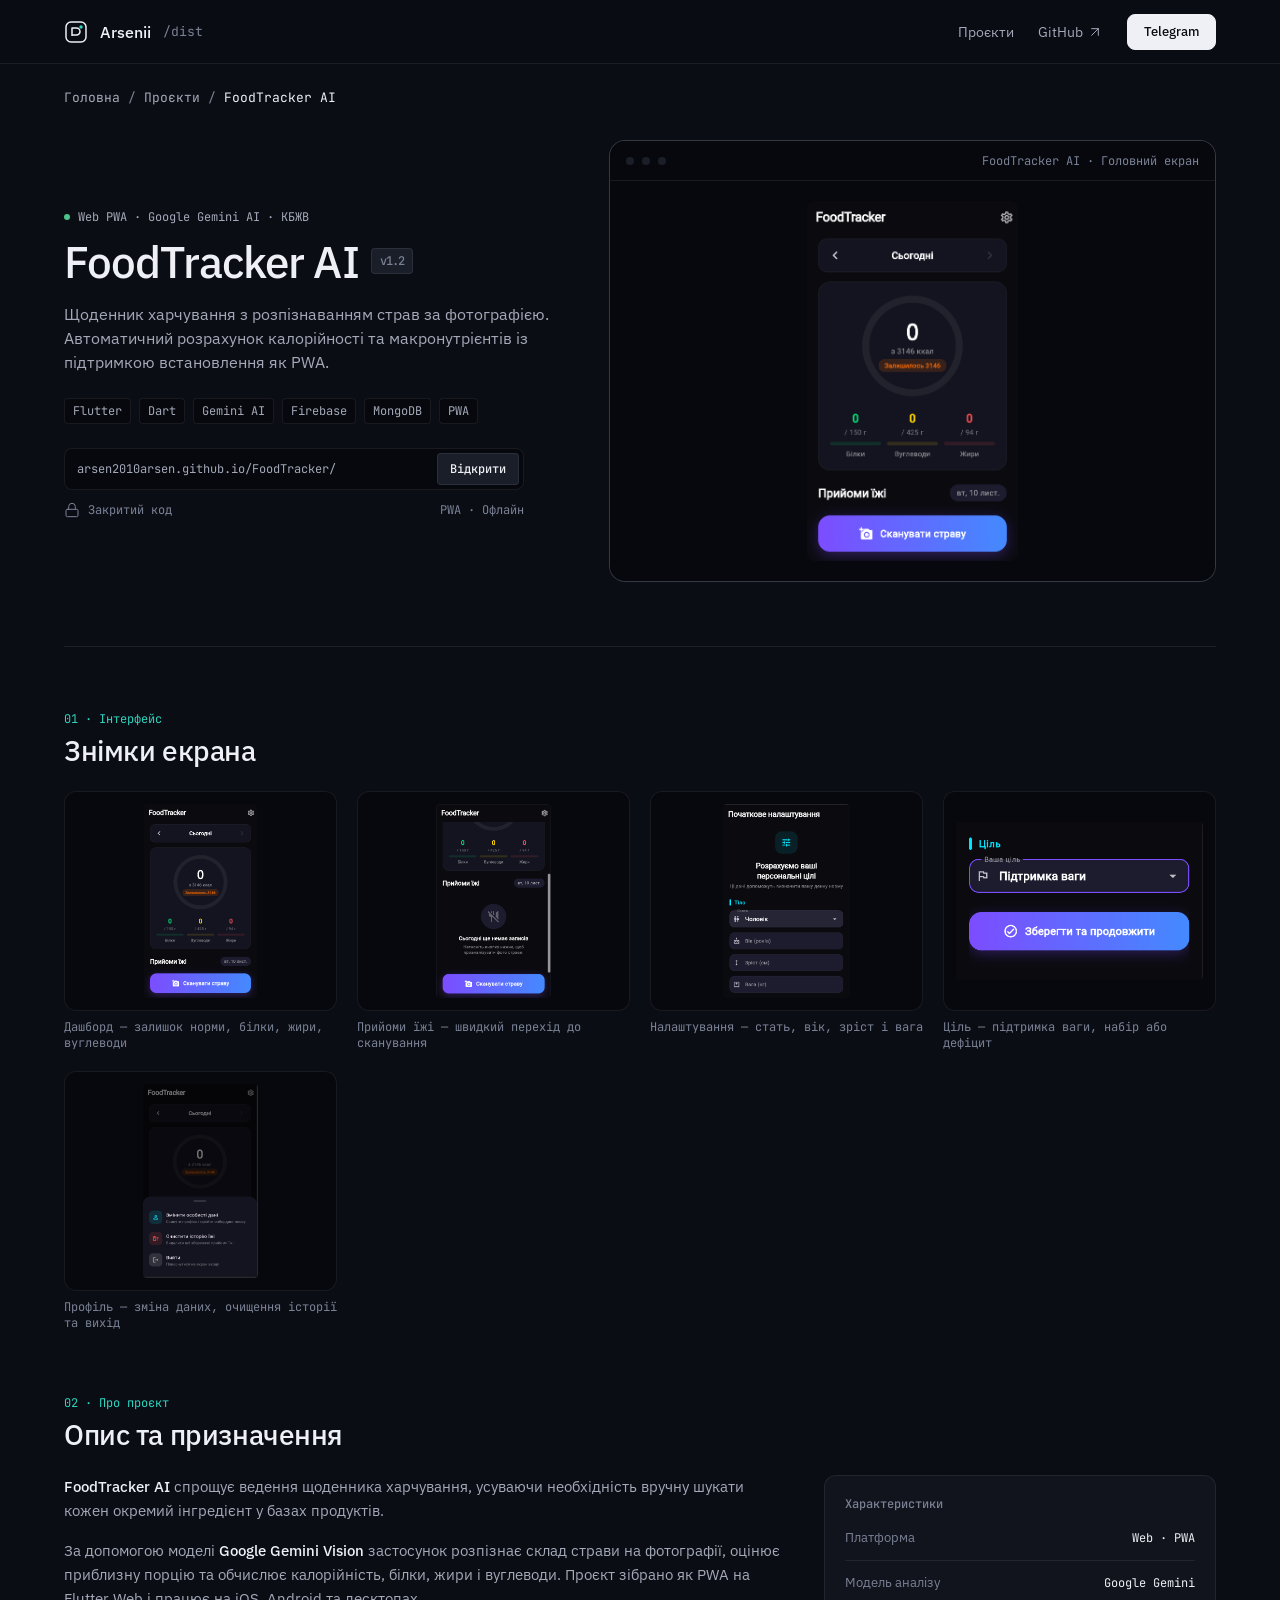
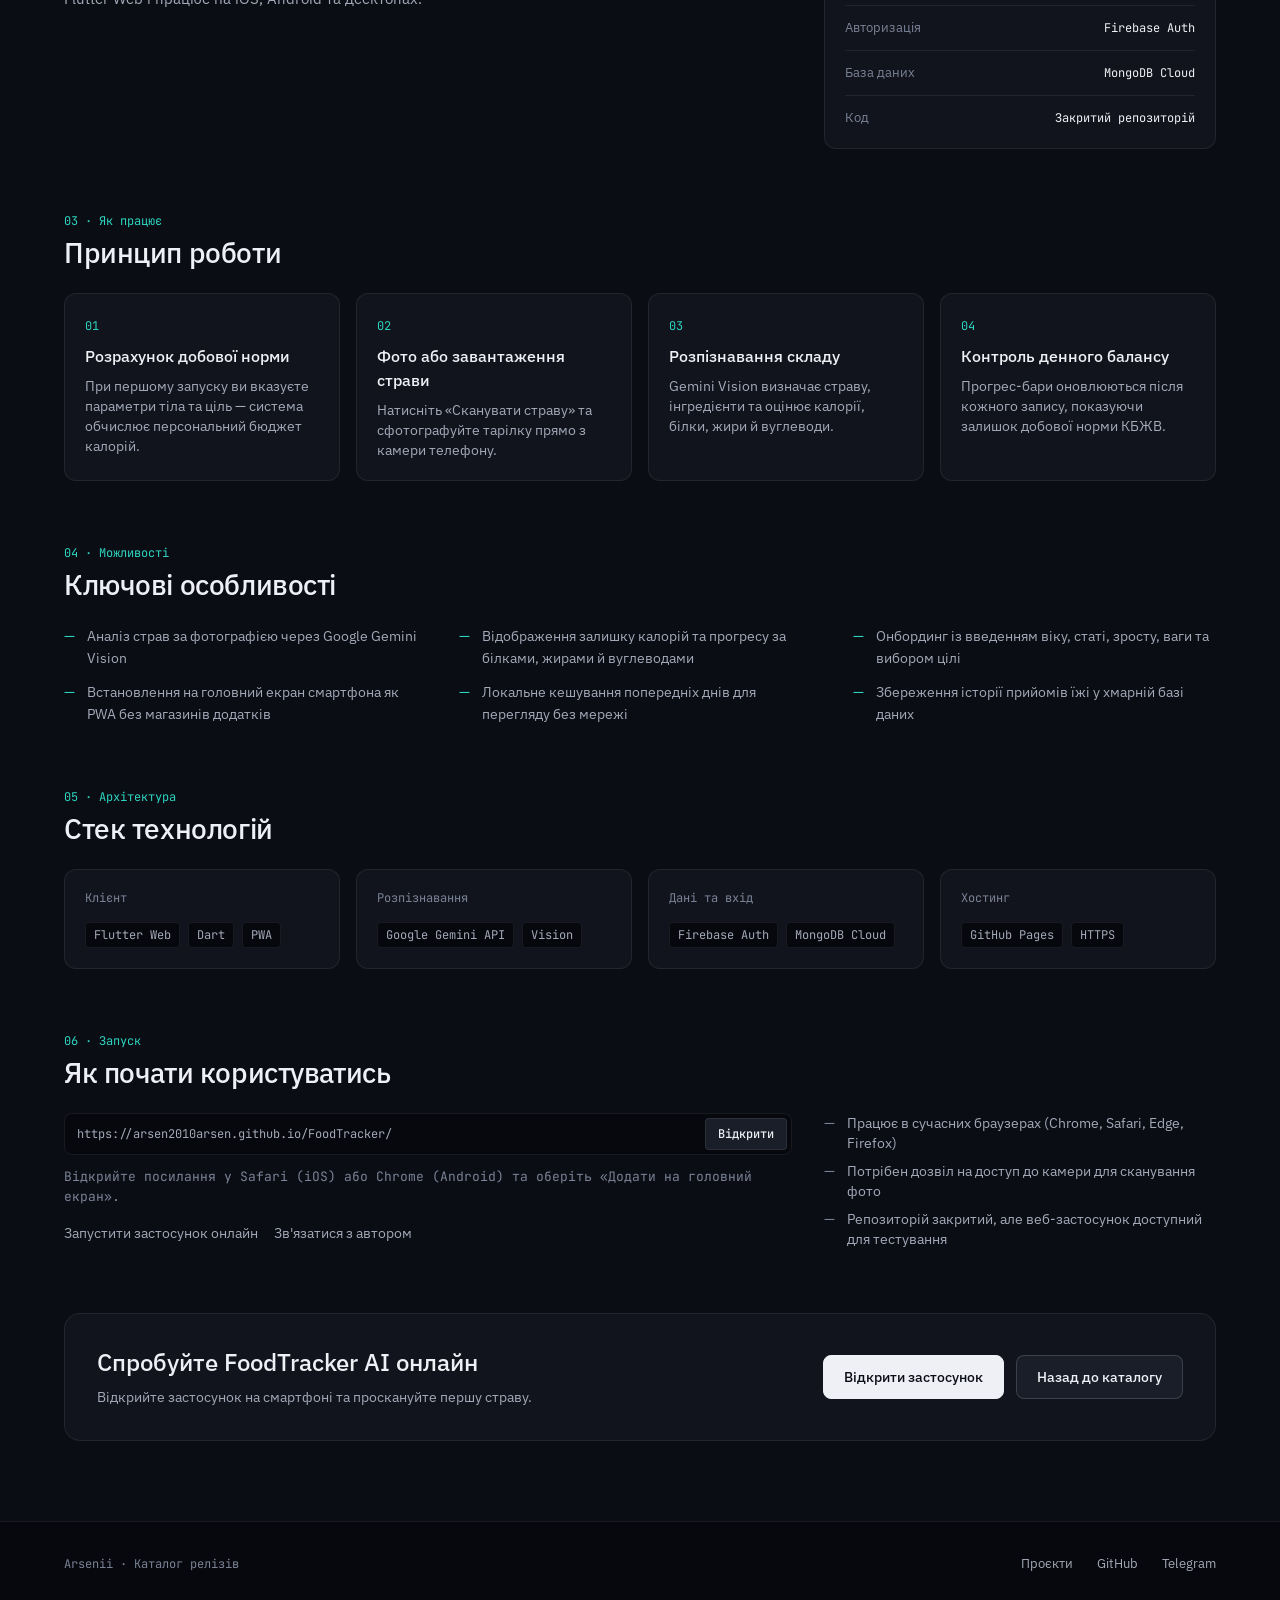
==== commit ac9b60aa: "chore: clean hero title and footer text" ====
--- a/p/foodtracker/index.html
+++ b/p/foodtracker/index.html
@@ -277,9 +277,7 @@
   <!-- FOOTER -->
   <footer class="site-footer">
     <div class="container footer-inner">
-      <p class="footer-note">
-        Arsenii · Каталог релізів · Інтерфейс за системою <a href="https://github.com/heydamir/unslop" target="_blank" rel="noopener">unslop by @heydamir</a> (CC BY 4.0)
-      </p>
+      <p class="footer-note">Arsenii · Каталог релізів</p>
       <div class="footer-links">
         <a href="../../#projects">Проєкти</a>
         <a href="https://github.com/arsen2010arsen" target="_blank" rel="noopener">GitHub</a>
